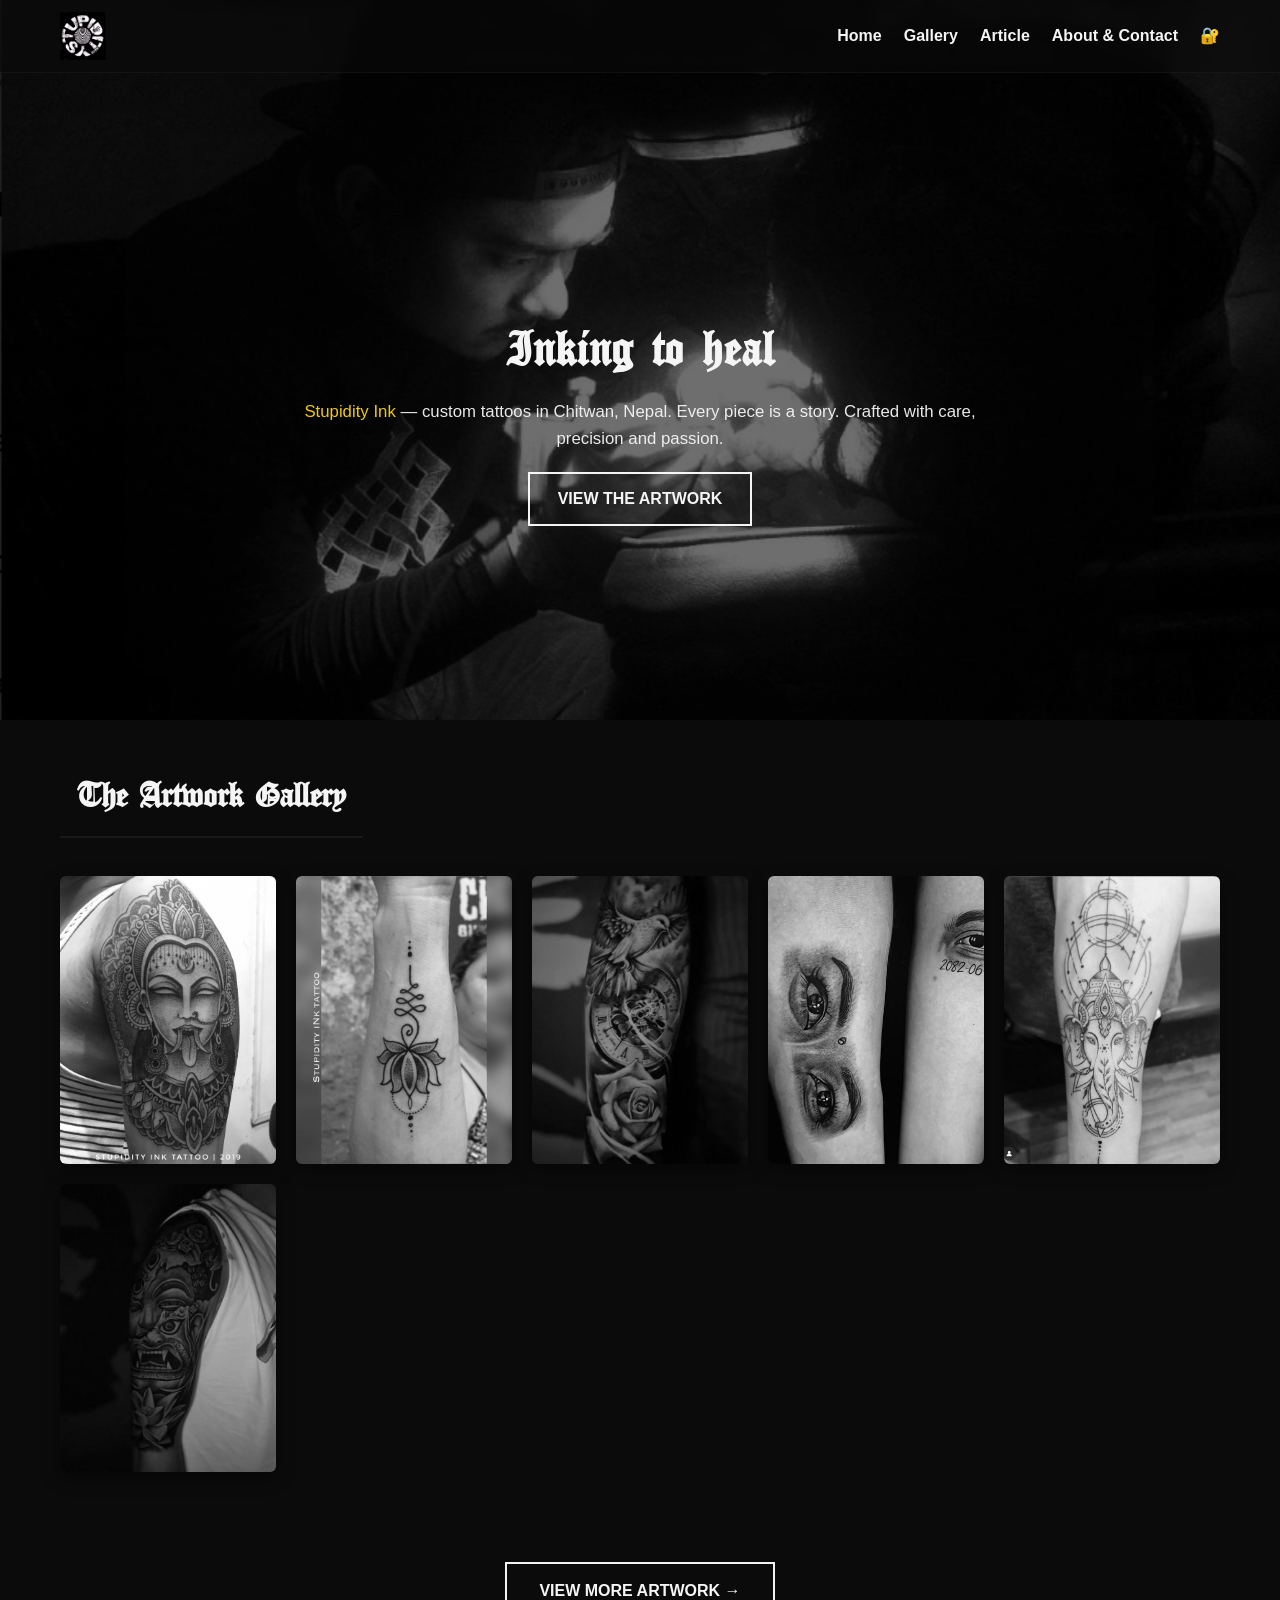
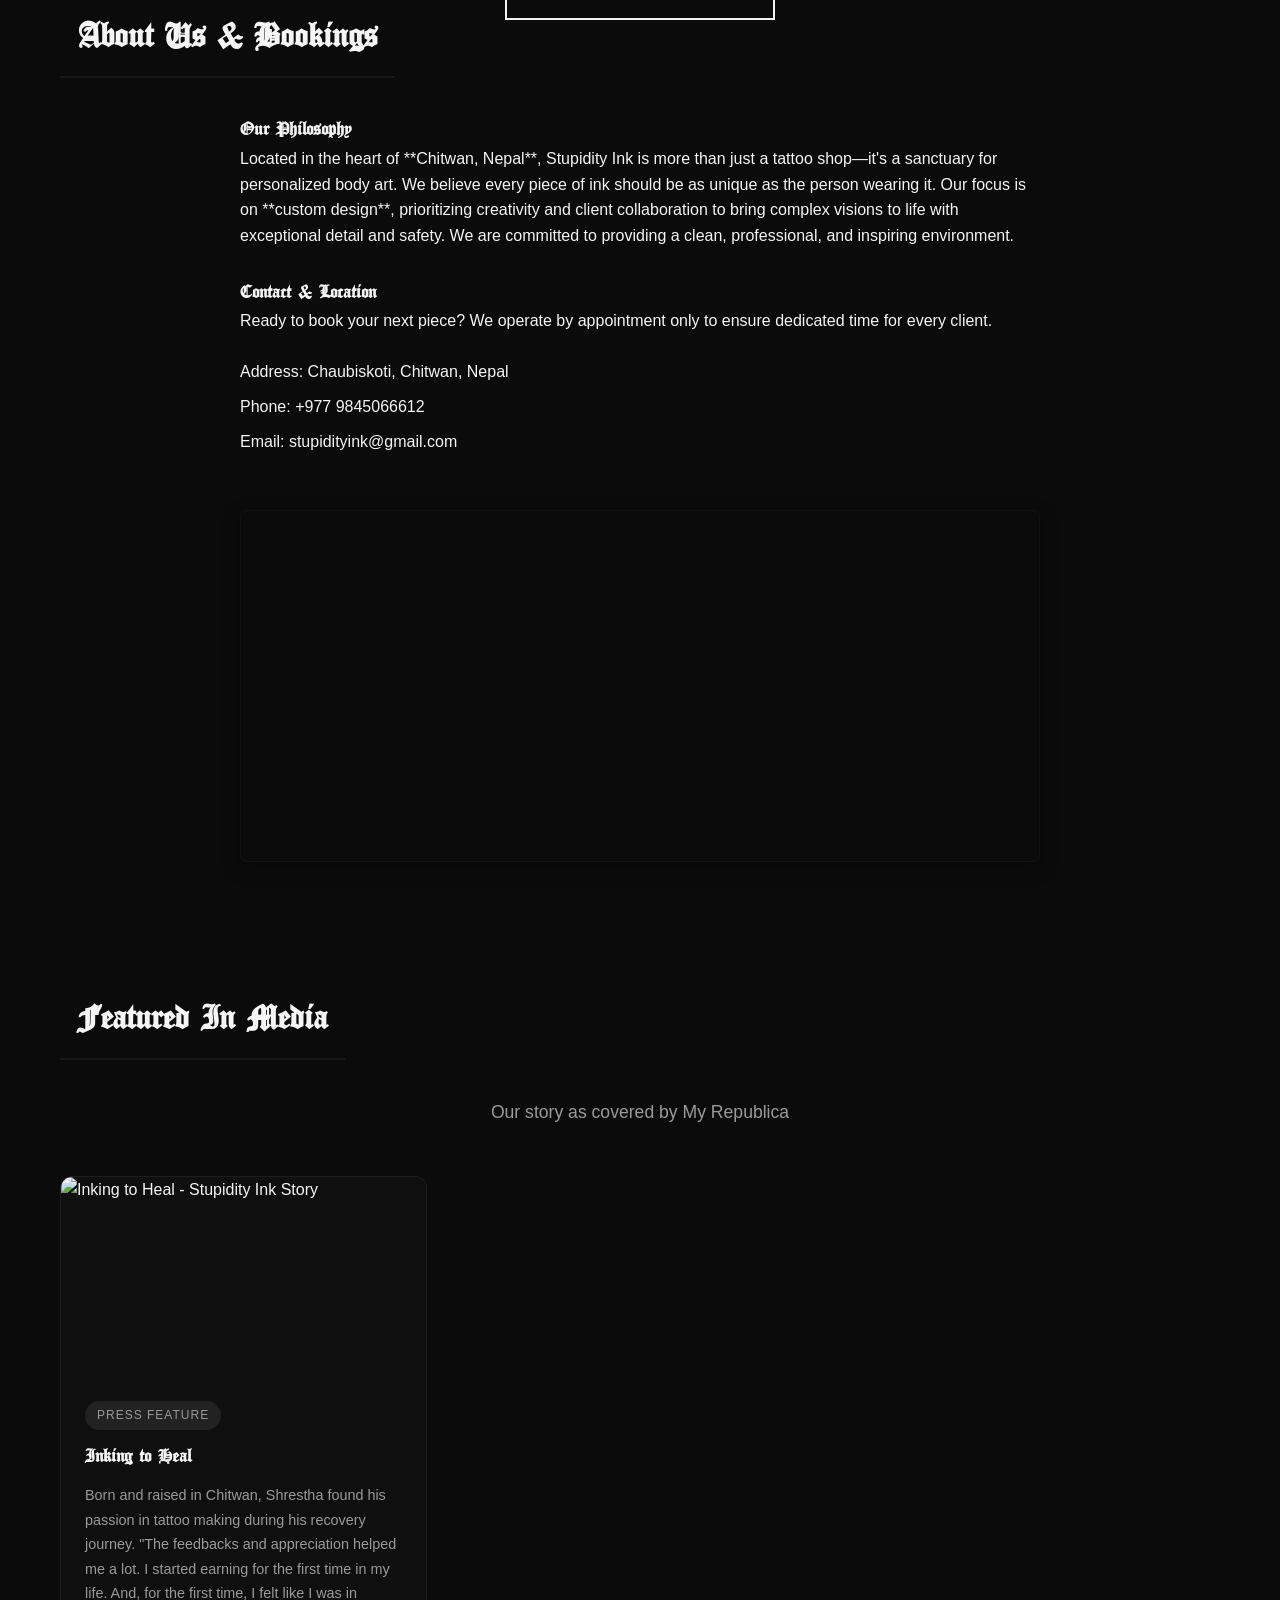
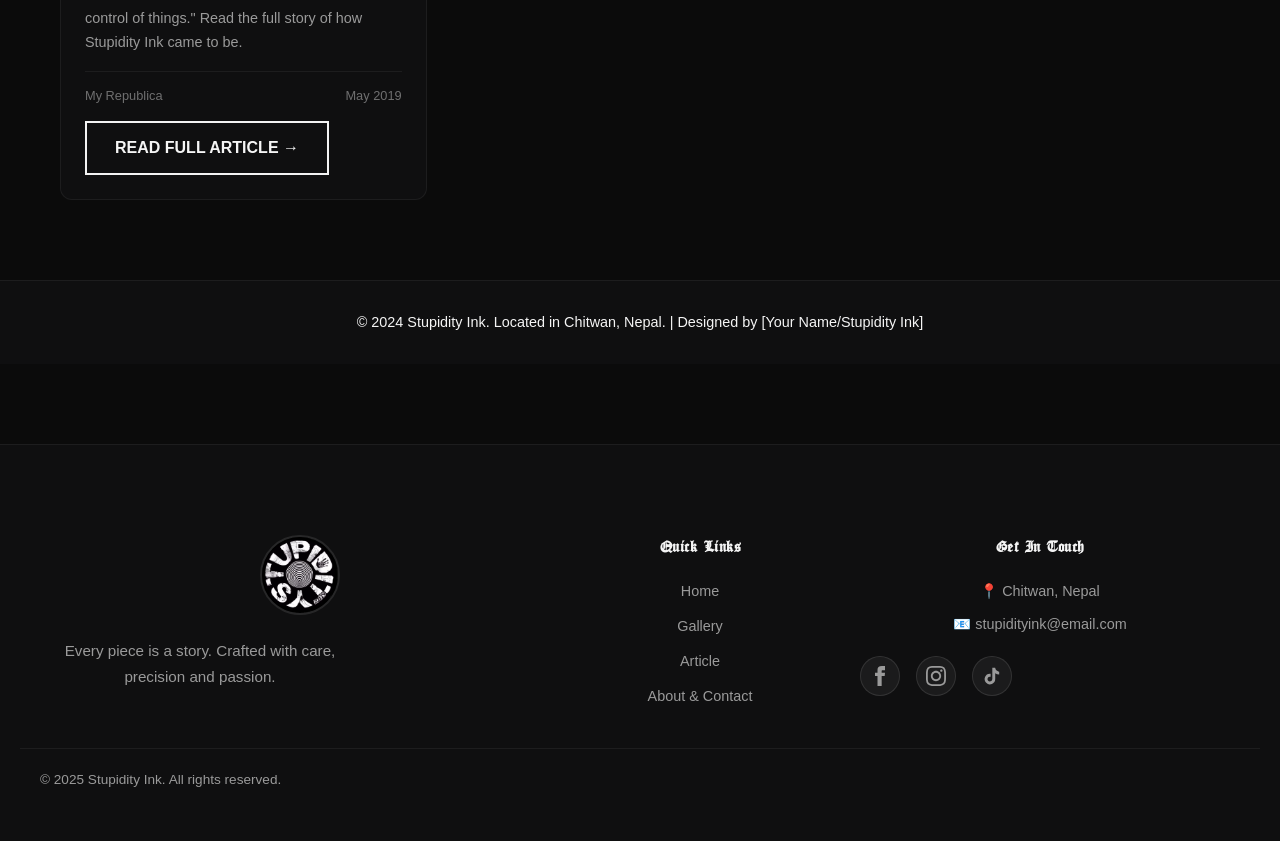
==== index.html @ 4dd2013c "artile updated" ====
<!DOCTYPE html>
<html lang="en">
<head>
    <meta charset="UTF-8">
    <meta name="viewport" content="width=device-width, initial-scale=1.0">
    <title>Stupidity Ink | Custom Tattoo Shop & Gallery in Chitwan, Nepal</title>
    <meta name="description" content="Stupidity Ink is Chitwan, Nepal's premier custom tattoo studio. View our portfolio, learn about our artists, and book your unique tattoo art today.">
    <link rel="stylesheet" href="styles.css">

    <style>
        html {
            scroll-behavior: smooth;
        }
        .section-padding {
            padding-top: 120px; /* Adjust based on header height */
            margin-top: -80px;
        }
        /* Pagination Styles */
        .pagination {
            display: flex;
            justify-content: center;
            align-items: center;
            gap: 10px;
            margin-top: 30px;
            flex-wrap: wrap;
        }
        .pagination button {
            padding: 10px 18px;
            background: transparent;
            border: 1px solid rgba(255,255,255,0.3);
            color: var(--text);
            border-radius: 6px;
            cursor: pointer;
            transition: all 0.2s ease;
            font-size: 0.95rem;
        }
        .pagination button:hover:not(:disabled) {
            background: rgba(255,255,255,0.1);
            border-color: rgba(255,255,255,0.5);
        }
        .pagination button:disabled {
            opacity: 0.4;
            cursor: not-allowed;
        }
        .pagination button.active {
            background: var(--text);
            color: var(--page-bg);
            border-color: var(--text);
        }
        .pagination .page-info {
            color: var(--accent);
            font-size: 0.9rem;
        }
    </style>
</head>
<body>

    <header class="header">
        <div class="nav-container">
            <div class="logo"><img src="images/WhatsApp Image 2025-11-10 at 9.11.43 PM.jpeg" alt="Stupidity Ink Logo"></div>
            <nav>
                <ul class="nav-links">
                    <li><a href="#home">Home</a></li>
                    <li><a href="gallery.html">Gallery</a></li>
                    <li><a href="#article">Article</a></li>
                    <li><a href="#about">About & Contact</a></li>
                    <li><a href="login.html" title="Admin Login">🔐</a></li>
                </ul>
            </nav>
        </div>
    </header>

    <main class="main-content">
        
        <section id="home" class="hero section-padding">
            <div class="hero-background" aria-hidden="true"></div>
            <div class="hero-overlay"></div>
            <div class="container hero-content" role="region" aria-labelledby="hero-title">
                <h1 id="hero-title">Inking to heal</h1>
                <p class="hero-sub"><span style="color: gold;">Stupidity Ink</span> — custom tattoos in Chitwan, Nepal. Every piece is a story. Crafted with care, precision and passion.</p>
                <a href="#gallery" class="cta-button">View the Artwork</a>
            </div>
        </section>
        <section id="gallery" class="section-padding">
            <div class="container">
                <h2 class="section-title">The Artwork Gallery</h2>

                <div class="gallery-grid" id="gallery-grid">
                    <!-- Images will be loaded dynamically (limited preview) -->
                </div>

                <!-- View More Button -->
                <div class="section-cta">
                    <a href="gallery.html" class="cta-button">View More Artwork →</a>
                </div>

                <!-- Lightbox / Image viewer -->
                <div class="lightbox" id="lightbox" aria-hidden="true">
                    <div class="lightbox-content" role="dialog" aria-modal="true">
                        <button class="lightbox-close" id="lightbox-close" aria-label="Close">✕</button>
                        <button class="lightbox-prev" id="lightbox-prev" aria-label="Previous">◀</button>
                        <img id="lightbox-image" src="" alt="" />
                        <button class="lightbox-next" id="lightbox-next" aria-label="Next">▶</button>
                        <div class="lightbox-caption" id="lightbox-caption"></div>
                    </div>
                </div>
            </div>
        </section>

        <section id="about" class="section-padding" style="background-color: transparent; padding: 40px 0;">
            <div class="container">
                <h2 class="section-title" style="margin-top: 20px;">
                    About Us & Bookings
                </h2>

                <div class="about-content" style="max-width: 800px; margin: 0 auto; padding-bottom: 40px;">
                    
                    <h3>Our Philosophy</h3>
                    <p style="margin-bottom: 30px;">
                        Located in the heart of **Chitwan, Nepal**, Stupidity Ink is more than just a tattoo shop—it's a sanctuary for personalized body art. We believe every piece of ink should be as unique as the person wearing it. Our focus is on **custom design**, prioritizing creativity and client collaboration to bring complex visions to life with exceptional detail and safety. We are committed to providing a clean, professional, and inspiring environment.
                    </p>

                    <h3>Contact & Location</h3>
                    <p>
                        Ready to book your next piece? We operate by appointment only to ensure dedicated time for every client.
                    </p>
                    
                    <ul style="list-style: none; padding: 20px 0; line-height: 2.2;">
                        <li>Address: Chaubiskoti, Chitwan, Nepal</li>
                        <li>Phone: <a href="tel:+9779845066612">+977 9845066612</a></li>
                        <li>Email: <a href="mailto:[your.email@example.com]">stupidityink@gmail.com</a></li>
                    </ul>

                    <div class="map-wrapper" style="margin-top: 30px;">
                        <iframe class="responsive-map" src="https://www.google.com/maps/embed?pb=!1m18!1m12!1m3!1d3533.136487548428!2d84.42775767453485!3d27.682176126602883!2m3!1f0!2f0!3f0!3m2!1i1024!2i768!4f13.1!3m3!1m2!1s0x3994fb2e5397fe59%3A0x2d1efe66f4baa3e4!2sStupidity%20iNk%20Tattoo!5e0!3m2!1sen!2snp!4v1762829230196!5m2!1sen!2snp" allowfullscreen="" loading="lazy" referrerpolicy="no-referrer-when-downgrade" title="Stupidity Ink location on Google Maps"></iframe>
                    </div>
                </div>
            </div>
        </section>

        <!-- Featured Article Section -->
        <section id="article" class="section-padding">
            <div class="container">
                <h2 class="section-title">Featured In Media</h2>
                <p class="blog-intro">Our story as covered by My Republica</p>
                
                <div class="blog-grid blog-preview" style="justify-content: center;">
                    <!-- Featured Article -->
                    <article class="blog-card" style="max-width: 600px;">
                        <div class="blog-card-image">
                            <img src="https://republicaimg.nagariknewscdn.com/shared/web/uploads/media/tatoo.jpg" alt="Inking to Heal - Stupidity Ink Story">
                        </div>
                        <div class="blog-card-content">
                            <span class="blog-category">Press Feature</span>
                            <h3>Inking to Heal</h3>
                            <p>Born and raised in Chitwan, Shrestha found his passion in tattoo making during his recovery journey. "The feedbacks and appreciation helped me a lot. I started earning for the first time in my life. And, for the first time, I felt like I was in control of things." Read the full story of how Stupidity Ink came to be.</p>
                            <div class="blog-meta">
                                <span>My Republica</span>
                                <span>May 2019</span>
                            </div>
                            <a href="https://myrepublica.nagariknetwork.com/news/inking-to-heal/" target="_blank" rel="noopener noreferrer" class="cta-button" style="margin-top: 15px; display: inline-block;">Read Full Article →</a>
                        </div>
                    </article>
                </div>
            </div>
        </section>
        
    </main>

    <footer class="footer">
        <p>&copy; 2024 Stupidity Ink. Located in Chitwan, Nepal. | Designed by [Your Name/Stupidity Ink]</p>
    </footer>

</body>
    <script>
        // Gallery Configuration - Preview Mode (6 images max)
        const PREVIEW_LIMIT = 6;
        let allImages = [];
        let siteConfig = null;

        // Load images from JSON config
        async function loadImageConfig() {
            try {
                const response = await fetch('images.json');
                siteConfig = await response.json();
                return siteConfig;
            } catch (error) {
                console.error('Could not load images.json:', error);
                return null;
            }
        }

        // Load images (from JSON + uploaded from database)
        async function loadAllImages() {
            // First load from JSON config
            const config = await loadImageConfig();
            
            if (config && config.gallery) {
                allImages = config.gallery.map(img => ({
                    src: img.src,
                    alt: img.alt,
                    category: img.category
                }));
            }

            // Then add uploaded images from database
            try {
                const response = await fetch('server/images.php');
                const data = await response.json();
                
                if (data.success && data.images && data.images.length > 0) {
                    data.images.forEach(image => {
                        allImages.push({
                            src: image.filepath,
                            alt: image.alt || 'Tattoo artwork by Stupidity Ink',
                            id: image.id
                        });
                    });
                }
            } catch (error) {
                console.log('Could not load uploaded images:', error);
            }

            renderGalleryPreview();
        }

        // Render gallery preview (limited images)
        function renderGalleryPreview() {
            const galleryGrid = document.getElementById('gallery-grid');
            const previewImages = allImages.slice(0, PREVIEW_LIMIT);

            galleryGrid.innerHTML = previewImages.map((img, index) => `
                <div class="gallery-item">
                    <a href="#" class="gallery-link" data-index="${index}">
                        <img loading="lazy" 
                             src="${img.src}" 
                             data-full="${img.src}" 
                             alt="${img.alt}">
                    </a>
                </div>
            `).join('');

            initLightbox();
        }

        // Lightbox functionality
        function initLightbox() {
            const lightbox = document.getElementById('lightbox');
            const lbImage = document.getElementById('lightbox-image');
            const lbCaption = document.getElementById('lightbox-caption');
            const closeBtn = document.getElementById('lightbox-close');
            const prevBtn = document.getElementById('lightbox-prev');
            const nextBtn = document.getElementById('lightbox-next');
            let current = 0;
            let lastFocused = null;
            const previewImages = allImages.slice(0, PREVIEW_LIMIT);

            function open(index){
                current = index;
                const img = new Image();
                lightbox.classList.add('open');
                lightbox.setAttribute('aria-hidden', 'false');
                document.querySelector('main').setAttribute('aria-hidden', 'true');
                lastFocused = document.activeElement;
                document.body.style.overflow = 'hidden';
                lbImage.style.opacity = 0.01;
                lbCaption.textContent = 'Loading...';
                img.onload = function(){
                    lbImage.src = previewImages[current].src;
                    lbImage.alt = previewImages[current].alt || '';
                    lbCaption.textContent = '';
                    lbCaption.style.display = 'none';
                    lbImage.style.opacity = 1;
                    closeBtn.focus();
                };
                img.onerror = function(){
                    lbCaption.textContent = 'Failed to load image.';
                    lbCaption.style.display = 'block';
                    lbImage.style.opacity = 1;
                };
                img.src = previewImages[current].src;
            }

            function close(){
                lightbox.classList.remove('open');
                lightbox.setAttribute('aria-hidden', 'true');
                document.querySelector('main').setAttribute('aria-hidden', 'false');
                document.body.style.overflow = '';
                if(lastFocused && typeof lastFocused.focus === 'function') lastFocused.focus();
            }

            function showNext(delta){
                current = (current + delta + previewImages.length) % previewImages.length;
                open(current);
            }

            document.querySelectorAll('.gallery-link').forEach(link => {
                const newLink = link.cloneNode(true);
                link.parentNode.replaceChild(newLink, link);
            });

            document.querySelectorAll('.gallery-link').forEach(link => {
                link.addEventListener('click', function(e){
                    e.preventDefault();
                    const idx = Number(this.dataset.index);
                    open(idx);
                });
            });

            closeBtn.onclick = close;
            prevBtn.onclick = function(){ showNext(-1); };
            nextBtn.onclick = function(){ showNext(1); };
            lightbox.onclick = function(e){ if(e.target === lightbox) close(); };

            // Swipe support
            let startX = 0, startY = 0, isMoving = false;
            lightbox.ontouchstart = function(e){
                if(!lightbox.classList.contains('open')) return;
                const t = e.touches[0];
                startX = t.clientX; startY = t.clientY; isMoving = true;
            };
            lightbox.ontouchmove = function(e){
                if(!isMoving) return;
                const t = e.touches[0];
                const dx = t.clientX - startX;
                const dy = t.clientY - startY;
                if(Math.abs(dx) > Math.abs(dy)) e.preventDefault();
            };
            lightbox.ontouchend = function(e){
                if(!isMoving) return; isMoving = false;
                const t = e.changedTouches[0];
                const dx = t.clientX - startX;
                const absDx = Math.abs(dx);
                const absDy = Math.abs(t.clientY - startY);
                if(absDx > 40 && absDx > absDy) {
                    if(dx < 0) showNext(1); else showNext(-1);
                }
            };

            // Keyboard navigation
            if (!window.lightboxKeyboardSet) {
                window.lightboxKeyboardSet = true;
                document.addEventListener('keydown', function(e){
                    if(lightbox.classList.contains('open')){
                        if(e.key === 'Escape') close();
                        if(e.key === 'ArrowRight') showNext(1);
                        if(e.key === 'ArrowLeft') showNext(-1);
                    }
                });
            }
        }

        // Initialize on page load
        document.addEventListener('DOMContentLoaded', function() {
            loadAllImages();
        });
    </script>

    <footer class="footer">
        <div class="footer-content">
            <div class="footer-brand">
                <div class="footer-logo">
                    <img src="images/WhatsApp Image 2025-11-10 at 9.11.43 PM.jpeg" alt="Stupidity Ink Logo">
                </div>
                <p class="footer-tagline">Every piece is a story. Crafted with care, precision and passion.</p>
            </div>
            
            <div class="footer-links">
                <h4>Quick Links</h4>
                <ul>
                    <li><a href="#home">Home</a></li>
                    <li><a href="gallery.html">Gallery</a></li>
                    <li><a href="#article">Article</a></li>
                    <li><a href="#about">About & Contact</a></li>
                </ul>
            </div>
            
            <div class="footer-contact">
                <h4>Get In Touch</h4>
                <p>📍 Chitwan, Nepal</p>
                <p>📧 stupidityink@email.com</p>
                <div class="footer-social">
                    <a href="https://www.facebook.com/stupidity.iNk" aria-label="Facebook" title="Facebook">
                        <svg xmlns="http://www.w3.org/2000/svg" width="20" height="20" viewBox="0 0 24 24" fill="currentColor"><path d="M9 8h-3v4h3v12h5v-12h3.642l.358-4h-4v-1.667c0-.955.192-1.333 1.115-1.333h2.885v-5h-3.808c-3.596 0-5.192 1.583-5.192 4.615v3.385z"/></svg>
                    </a>
                    <a href="www.instagram.com/stupidity.ink/" aria-label="Instagram" title="Instagram">
                        <svg xmlns="http://www.w3.org/2000/svg" width="20" height="20" viewBox="0 0 24 24" fill="currentColor"><path d="M12 2.163c3.204 0 3.584.012 4.85.07 3.252.148 4.771 1.691 4.919 4.919.058 1.265.069 1.645.069 4.849 0 3.205-.012 3.584-.069 4.849-.149 3.225-1.664 4.771-4.919 4.919-1.266.058-1.644.07-4.85.07-3.204 0-3.584-.012-4.849-.07-3.26-.149-4.771-1.699-4.919-4.92-.058-1.265-.07-1.644-.07-4.849 0-3.204.013-3.583.07-4.849.149-3.227 1.664-4.771 4.919-4.919 1.266-.057 1.645-.069 4.849-.069zm0-2.163c-3.259 0-3.667.014-4.947.072-4.358.2-6.78 2.618-6.98 6.98-.059 1.281-.073 1.689-.073 4.948 0 3.259.014 3.668.072 4.948.2 4.358 2.618 6.78 6.98 6.98 1.281.058 1.689.072 4.948.072 3.259 0 3.668-.014 4.948-.072 4.354-.2 6.782-2.618 6.979-6.98.059-1.28.073-1.689.073-4.948 0-3.259-.014-3.667-.072-4.947-.196-4.354-2.617-6.78-6.979-6.98-1.281-.059-1.69-.073-4.949-.073zm0 5.838c-3.403 0-6.162 2.759-6.162 6.162s2.759 6.163 6.162 6.163 6.162-2.759 6.162-6.163c0-3.403-2.759-6.162-6.162-6.162zm0 10.162c-2.209 0-4-1.79-4-4 0-2.209 1.791-4 4-4s4 1.791 4 4c0 2.21-1.791 4-4 4zm6.406-11.845c-.796 0-1.441.645-1.441 1.44s.645 1.44 1.441 1.44c.795 0 1.439-.645 1.439-1.44s-.644-1.44-1.439-1.44z"/></svg>
                    </a>
                    <a href="https://www.tiktok.com/@stupidity.ink.tattoo?_r=1&_t=ZS-941vNAxvJ3d" aria-label="TikTok" title="TikTok">
                        <svg xmlns="http://www.w3.org/2000/svg" width="20" height="20" viewBox="0 0 24 24" fill="currentColor"><path d="M19.59 6.69a4.83 4.83 0 0 1-3.77-4.25V2h-3.45v13.67a2.89 2.89 0 0 1-5.2 1.74 2.89 2.89 0 0 1 2.31-4.64 2.93 2.93 0 0 1 .88.13V9.4a6.84 6.84 0 0 0-1-.05A6.33 6.33 0 0 0 5 20.1a6.34 6.34 0 0 0 10.86-4.43v-7a8.16 8.16 0 0 0 4.77 1.52v-3.4a4.85 4.85 0 0 1-1-.1z"/></svg>
                    </a>
                </div>
            </div>
        </div>
        
        <div class="footer-bottom">
            <div class="footer-bottom-inner">
                <p>&copy; 2025 Stupidity Ink. All rights reserved.</p>
            </div>
        </div>
    </footer>

</html>
---- styles.css ----
/*
 * File: styles.css
 * Description: Global styles for Stupidity Ink website.
 * Theme: Dark, minimal, smooth animations.
 */

/* Custom Font */
@font-face {
    font-family: 'Canterbury';
    src: url('fonts/Canterbury.woff2') format('woff2');
    font-weight: normal;
    font-style: normal;
    font-display: swap;
}

:root {
    --text: #f5f5f5;
    --page-bg: #0b0b0b;
    --surface: #0f0f10;
    --accent: #9a9a9a;
    --muted: rgba(255,255,255,0.06);
    --font-family: 'Arial', sans-serif;
    --font-heading: 'Canterbury', cursive;
}

/* Reset */
* { box-sizing: border-box; margin: 0; padding: 0; }
html, body { height: 100%; }

body {
    font-family: var(--font-family);
    color: var(--text);
    background: var(--page-bg);
    line-height: 1.6;
    padding-top: 80px; /* space for fixed header */
    -webkit-font-smoothing: antialiased;
    -moz-osx-font-smoothing: grayscale;
    transition: background-color 300ms ease, color 300ms ease;
}

/* Headings */
h1, h2, h3, h4, h5, h6 {
    font-family: var(--font-heading);
}

a { color: var(--text); text-decoration: none; }
a:hover { color: var(--accent); }

/* Header */
.header {
    position: fixed;
    top: 0; left: 0; width: 100%;
    z-index: 1000;
    background: rgba(11,11,11,0.55);
    border-bottom: 1px solid rgba(255,255,255,0.04);
    backdrop-filter: blur(6px);
    transition: background 300ms ease, transform 200ms ease;
}

.nav-container {
    max-width: 1200px;
    margin: 0 auto;
    padding: 12px 20px;
    display: flex;
    align-items: center;
    justify-content: space-between;
}

.logo { display: flex; align-items: center; gap: 12px; }
.logo img {
    height: 48px; /* fixed logo height for consistency */
    width: auto;
    display: block;
    object-fit: contain;
    transition: transform 250ms ease, opacity 250ms ease, filter 250ms ease;
}
.logo img:hover { transform: scale(1.05); }

.nav-links { list-style: none; display: flex; gap: 22px; align-items: center; }
.nav-links a {
    font-weight: 600; padding: 8px 0; position: relative; color: var(--text);
    transition: color 200ms ease, transform 150ms ease;
}
.nav-links a:after {
    content: '';
    position: absolute; left: 0; bottom: -6px;
    width: 0; height: 2px; background: var(--text);
    transition: width 260ms ease;
}
.nav-links a:hover { color: var(--accent); transform: translateY(-2px); }
.nav-links a:hover:after { width: 100%; }

/* Page container */
.container { max-width: 1200px; margin: 0 auto; padding: 0 20px; }

.section-title {
    font-size: 2.2rem; text-align: center; margin-bottom: 38px;
    border-bottom: 2px solid var(--muted); display: inline-block; padding: 10px 18px;
}

/* Hero */
.hero { position: relative; min-height: 80vh; display: flex; align-items: center; justify-content: center; overflow: hidden; }
.hero-background { position: absolute; inset: 0; background-image: url("images/Screenshot 2025-11-10 204332.png"); background-size: cover; background-position: center; filter: brightness(0.9) saturate(0.9); z-index: 0; }
.hero-overlay { position: absolute; inset: 0; background: linear-gradient(rgba(0,0,0,0.52), rgba(0,0,0,0.52)); box-shadow: inset 0 80px 120px rgba(0,0,0,0.25); z-index: 1; }

.hero-content { position: relative; z-index: 2; text-align: center; color: var(--text); padding: 80px 20px; opacity: 0; transform: translateY(10px); animation: fadeUp 800ms cubic-bezier(.2,.9,.3,1) 200ms forwards; }
.hero-content h1 { font-size: 3rem; letter-spacing: 1px; margin-bottom: 0.5rem; }
.hero-sub { font-size: 1.05rem; max-width: 720px; margin: 0 auto 1.25rem auto; opacity: 0.95; }

.cta-button { display: inline-block; background: transparent; color: var(--text); border: 2px solid rgba(255,255,255,0.95); padding: 12px 28px; font-weight: 700; text-transform: uppercase; transition: background-color 0.25s ease, color 0.25s ease, transform 0.15s ease, box-shadow 200ms ease; }
.cta-button:hover { background-color: rgba(255,255,255,0.95); color: #0b0b0b; transform: translateY(-2px); box-shadow: 0 8px 30px rgba(0,0,0,0.6); }

@keyframes fadeUp { to { opacity: 1; transform: translateY(0); } }

/* Gallery */
.gallery-grid { display: grid; grid-template-columns: repeat(auto-fit, minmax(200px, 1fr)); gap: 20px; padding-bottom: 50px; }
.gallery-item {
    position: relative;
    overflow: hidden;
    background-color: var(--surface);
    box-shadow: 0 6px 18px rgba(0,0,0,0.45);
    line-height: 0;
    border-radius: 6px;
}
/* Portrait fallback: use padding-top to enforce 3:4 tile (133.33% height) */
.gallery-item::before {
    content: "";
    display: block;
    padding-top: 133.3333%; /* portrait 3:4 (height = 4/3 * width) */
}
.gallery-item a { position: absolute; inset: 0; display: block; }
.gallery-item img {
    width: 100%;
    height: 100%;
    display: block;
    object-fit: cover; /* crops to fit tile */
    filter: grayscale(100%);
    transition: filter 0.55s cubic-bezier(.2,.9,.3,1), transform 0.55s cubic-bezier(.2,.9,.3,1);
}
.gallery-item img:hover { filter: grayscale(0%); transform: scale(1.06); }

/* Lightbox / viewer */
.lightbox {
    position: fixed; inset: 0; display: none; align-items: center; justify-content: center; z-index: 2000;
    background: rgba(0,0,0,0.85);
}
.lightbox.open { display: flex; }
.lightbox-content {
    position: relative;
    max-width: 95vw;
    max-height: 98vh;
    padding: 18px;
    display: flex;
    align-items: center;
    justify-content: center;
    overflow: hidden;
}
.lightbox-content img { display: block; max-width: calc(95vw - 40px); max-height: calc(92vh - 40px); width: auto; height: auto; object-fit: contain; border-radius: 4px; transition: opacity 240ms ease; }
.lightbox-close, .lightbox-prev, .lightbox-next {
    position: absolute; top: 50%; transform: translateY(-50%); color: var(--text); background: rgba(0,0,0,0.4); border: none; padding: 10px 12px; cursor: pointer; border-radius: 4px; backdrop-filter: blur(4px);
}
.lightbox-close { top: 8px; right: 8px; transform: none; }
.lightbox-prev { left: 12px; }
.lightbox-next { right: 12px; }
.lightbox-caption { margin-top: 10px; text-align: center; color: var(--accent); font-size: 0.95rem; display: none; }

@media (max-width: 768px) {
    .lightbox-prev { left: 8px; }
    .lightbox-next { right: 8px; }
}

/* Blog Section */
.blog-intro {
    text-align: center;
    color: var(--accent);
    font-size: 1.1rem;
    margin-bottom: 50px;
    max-width: 600px;
    margin-left: auto;
    margin-right: auto;
}

.blog-grid {
    display: grid;
    grid-template-columns: repeat(3, 1fr);
    gap: 30px;
    max-width: 1200px;
    margin: 0 auto;
}

.blog-card {
    background: var(--surface);
    border-radius: 12px;
    overflow: hidden;
    border: 1px solid rgba(255,255,255,0.06);
    transition: transform 0.3s ease, box-shadow 0.3s ease;
}

.blog-card:hover {
    transform: translateY(-8px);
    box-shadow: 0 20px 40px rgba(0,0,0,0.4);
}

.blog-card-image {
    width: 100%;
    height: 200px;
    overflow: hidden;
}

.blog-card-image img {
    width: 100%;
    height: 100%;
    object-fit: cover;
    transition: transform 0.4s ease;
}

.blog-card:hover .blog-card-image img {
    transform: scale(1.08);
}

.blog-card-content {
    padding: 24px;
}

.blog-category {
    display: inline-block;
    background: rgba(255,255,255,0.08);
    color: var(--accent);
    font-size: 0.75rem;
    text-transform: uppercase;
    letter-spacing: 1px;
    padding: 5px 12px;
    border-radius: 20px;
    margin-bottom: 14px;
}

.blog-card-content h3 {
    font-size: 1.2rem;
    margin-bottom: 12px;
    line-height: 1.4;
    color: var(--text);
    transition: color 0.2s ease;
}

.blog-card:hover .blog-card-content h3 {
    color: #fff;
}

.blog-card-content p {
    color: var(--accent);
    font-size: 0.9rem;
    line-height: 1.7;
    margin-bottom: 16px;
}

.blog-meta {
    display: flex;
    justify-content: space-between;
    color: rgba(255,255,255,0.4);
    font-size: 0.8rem;
    padding-top: 14px;
    border-top: 1px solid rgba(255,255,255,0.06);
}

/* Section CTA Button */
.section-cta {
    display: flex;
    justify-content: center;
    margin-top: 40px;
}

.section-cta .cta-button {
    padding: 14px 32px;
    font-size: 1rem;
}

/* Blog Preview on Homepage */
.blog-preview {
    grid-template-columns: repeat(3, 1fr);
}

@media (max-width: 992px) {
    .blog-preview {
        grid-template-columns: repeat(2, 1fr);
    }
}

@media (max-width: 640px) {
    .blog-preview {
        grid-template-columns: 1fr;
    }
}

/* Blog Responsive */
@media (max-width: 992px) {
    .blog-grid {
        grid-template-columns: repeat(2, 1fr);
    }
}

@media (max-width: 640px) {
    .blog-grid {
        grid-template-columns: 1fr;
        gap: 24px;
    }
    
    .blog-card-image {
        height: 180px;
    }
    
    .blog-card-content {
        padding: 20px;
    }
    
    .blog-card-content h3 {
        font-size: 1.1rem;
    }
}

/* Footer */
.footer { background: transparent; color: var(--text); text-align: center; padding: 30px 20px; margin-top: 50px; font-size: 0.9em; border-top: 1px solid rgba(255,255,255,0.03); }

/* Responsive Google Map wrapper */
.map-wrapper { width: 100%; max-width: 100%; border-radius: 6px; overflow: hidden; box-shadow: 0 6px 18px rgba(0,0,0,0.35); border: 1px solid rgba(255,255,255,0.03); }
.map-wrapper .responsive-map { width: 100%; height: 350px; border: 0; display: block; }

@media (max-width: 600px) {
    .map-wrapper .responsive-map { height: 260px; }
}

/* Footer */
.footer {
    background: var(--surface);
    border-top: 1px solid rgba(255,255,255,0.06);
    margin-top: 80px;
}

.footer-content {
    display: grid;
    grid-template-columns: 2fr 1fr 1.5fr;
    gap: 40px;
    padding: 60px 20px 40px;
    max-width: 1200px;
    margin: 0 auto;
}

.footer-brand {
    display: flex;
    flex-direction: column;
    gap: 16px;
}

.footer-logo img {
    width: 80px;
    height: 80px;
    border-radius: 50%;
    object-fit: cover;
    border: 2px solid rgba(255,255,255,0.1);
}

.footer-tagline {
    color: var(--accent);
    font-size: 0.95rem;
    line-height: 1.7;
    max-width: 280px;
}

.footer-links h4,
.footer-contact h4 {
    font-size: 1rem;
    font-weight: 600;
    margin-bottom: 20px;
    color: var(--text);
    letter-spacing: 0.5px;
}

.footer-links ul {
    list-style: none;
    display: flex;
    flex-direction: column;
    gap: 12px;
}

.footer-links a {
    color: var(--accent);
    font-size: 0.9rem;
    transition: color 0.2s ease, transform 0.2s ease;
    display: inline-block;
}

.footer-links a:hover {
    color: var(--text);
    transform: translateX(4px);
}

.footer-contact p {
    color: var(--accent);
    font-size: 0.9rem;
    margin-bottom: 10px;
}

.footer-social {
    display: flex;
    gap: 16px;
    margin-top: 20px;
}

.footer-social a {
    display: flex;
    align-items: center;
    justify-content: center;
    width: 40px;
    height: 40px;
    border-radius: 50%;
    background: rgba(255,255,255,0.05);
    border: 1px solid rgba(255,255,255,0.1);
    color: var(--accent);
    transition: all 0.3s ease;
}

.footer-social a:hover {
    background: rgba(255,255,255,0.1);
    border-color: rgba(255,255,255,0.3);
    color: var(--text);
    transform: translateY(-3px);
}

.footer-bottom {
    border-top: 1px solid rgba(255,255,255,0.06);
    padding: 20px;
}

.footer-bottom-inner {
    display: flex;
    justify-content: space-between;
    align-items: center;
    max-width: 1200px;
    margin: 0 auto;
    flex-wrap: wrap;
    gap: 10px;
}

.footer-bottom p {
    color: var(--accent);
    font-size: 0.85rem;
}

.footer-made {
    opacity: 0.7;
}

/* Responsive */
@media (max-width: 768px) {
    body { padding-top: 60px; }
    .nav-container { flex-direction: column; padding: 10px 20px; }
    .logo { margin-bottom: 8px; }
    .nav-links { width: 100%; justify-content: space-around; padding-bottom: 5px; }
    .section-title { font-size: 1.6rem; margin-bottom: 22px; }
    .hero { min-height: 60vh; }
    .hero-content h1 { font-size: 2rem; }
    .hero-sub { font-size: 1rem; padding: 0 10px; }
    .gallery-grid { grid-template-columns: 1fr; }
    
    .footer-content {
        grid-template-columns: 1fr;
        gap: 30px;
        padding: 40px 20px 30px;
        text-align: center;
    }
    
    .footer-brand {
        align-items: center;
    }
    
    .footer-tagline {
        max-width: 100%;
    }
    
    .footer-links ul {
        align-items: center;
    }
    
    .footer-links a:hover {
        transform: none;
    }
    
    .footer-contact {
        display: flex;
        flex-direction: column;
        align-items: center;
    }
    
    .footer-social {
        justify-content: center;
    }
    
    .footer-bottom-inner {
        flex-direction: column;
        text-align: center;
    }
}
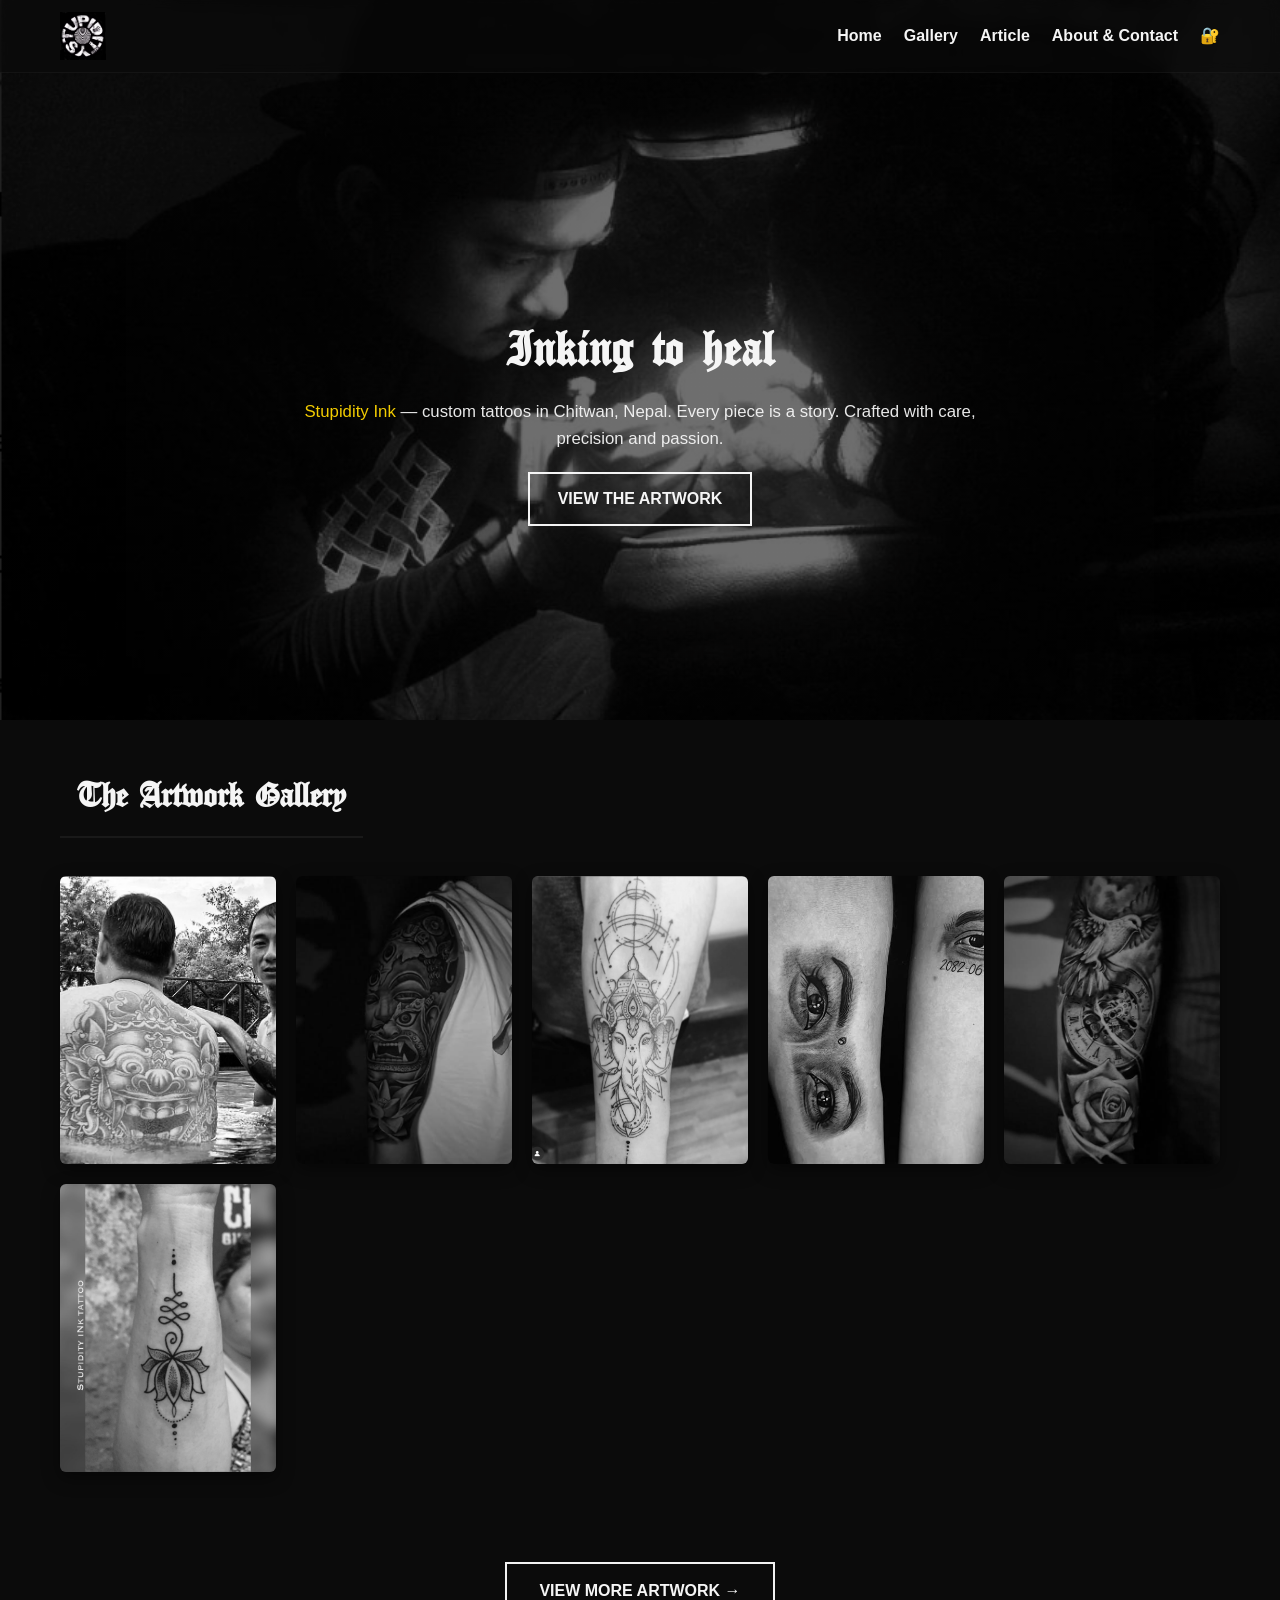
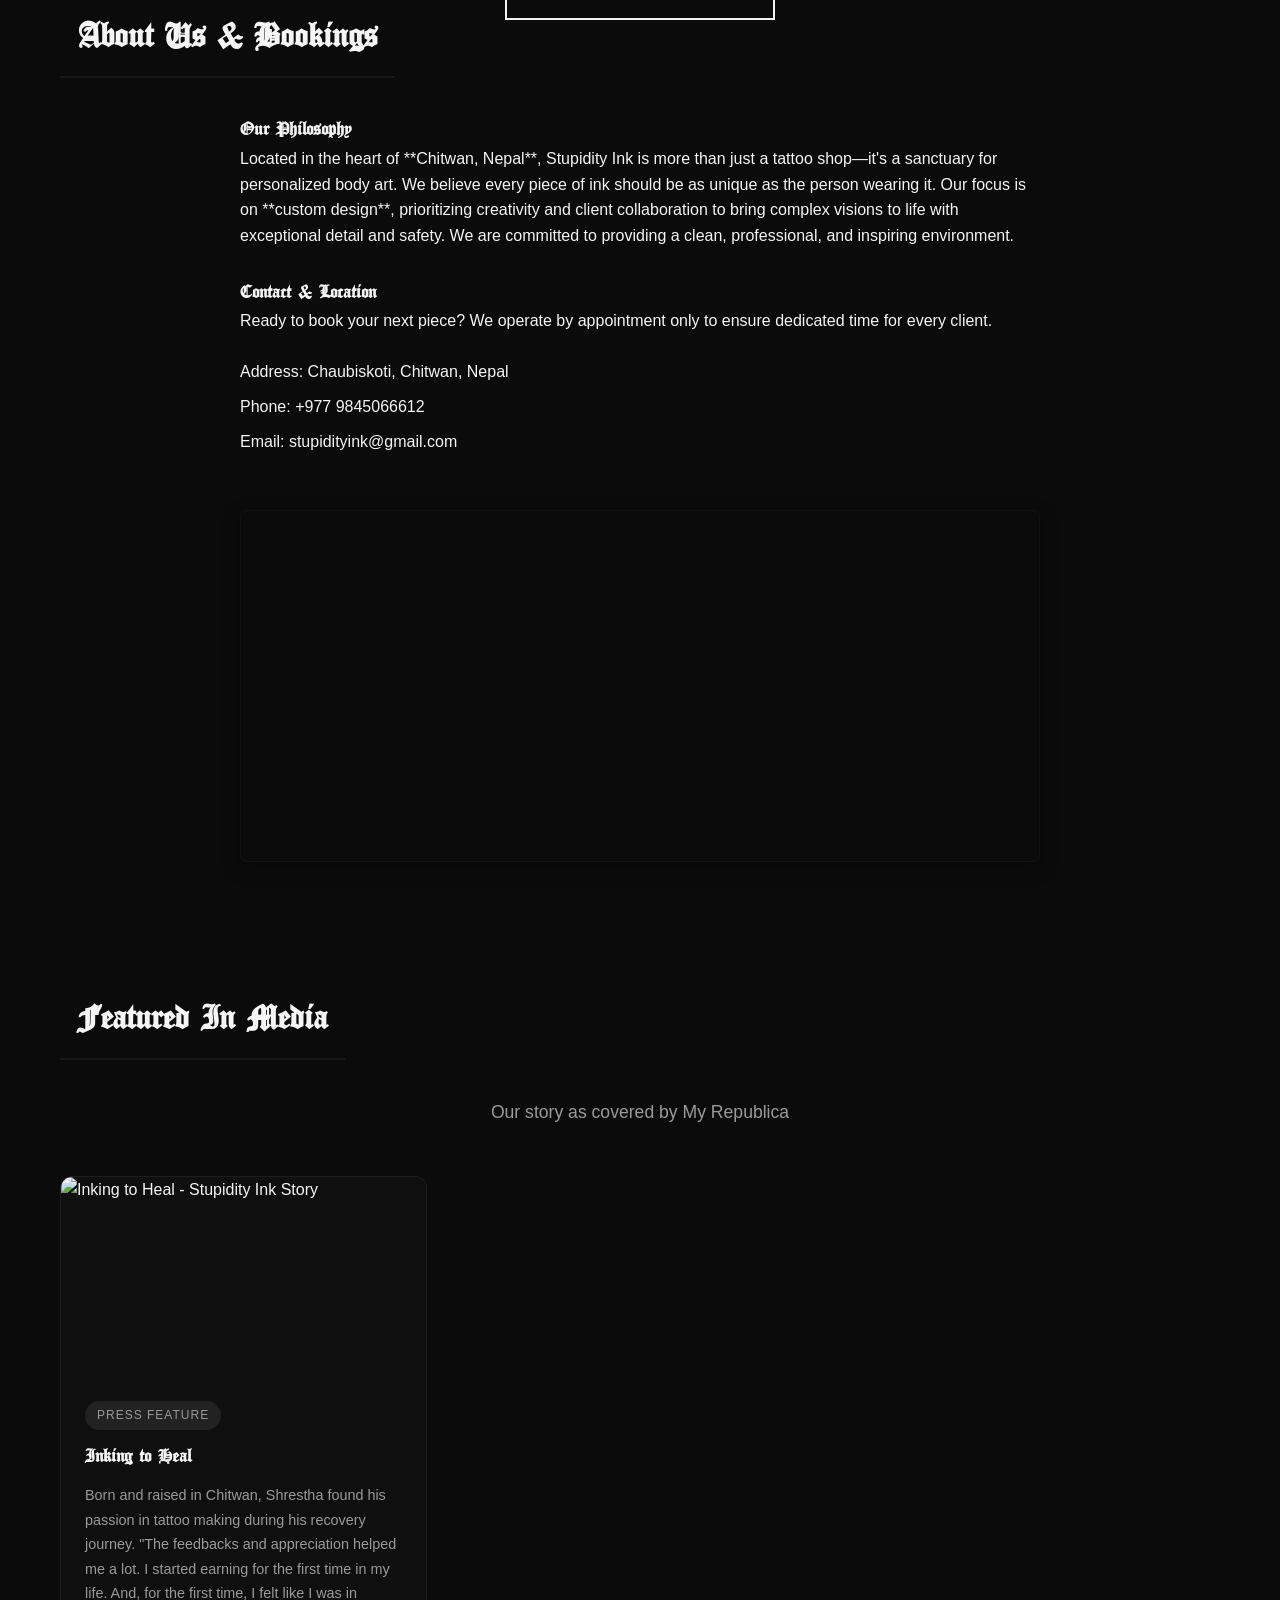
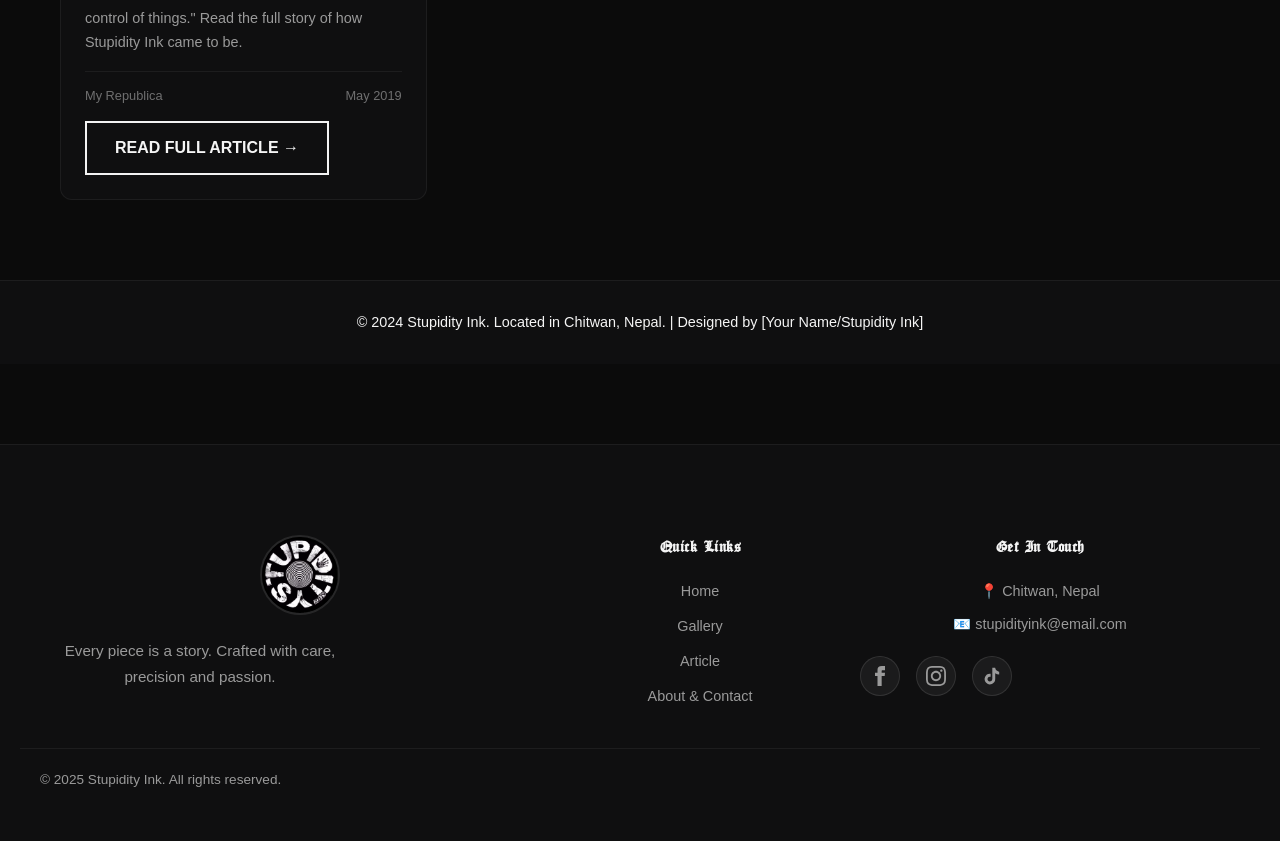
==== commit 8dbcd50f: "Show newest images first on homepage preview" ====
--- a/index.html
+++ b/index.html
@@ -192,7 +192,7 @@
 
         // Load images (from JSON + uploaded from database)
         async function loadAllImages() {
-            // First load from JSON config
+            // Load images from JSON config (managed via Decap CMS)
             const config = await loadImageConfig();
             
             if (config && config.gallery) {
@@ -203,31 +203,14 @@
                 }));
             }
 
-            // Then add uploaded images from database
-            try {
-                const response = await fetch('server/images.php');
-                const data = await response.json();
-                
-                if (data.success && data.images && data.images.length > 0) {
-                    data.images.forEach(image => {
-                        allImages.push({
-                            src: image.filepath,
-                            alt: image.alt || 'Tattoo artwork by Stupidity Ink',
-                            id: image.id
-                        });
-                    });
-                }
-            } catch (error) {
-                console.log('Could not load uploaded images:', error);
-            }
-
             renderGalleryPreview();
         }
 
-        // Render gallery preview (limited images)
+        // Render gallery preview (limited images - show newest first)
         function renderGalleryPreview() {
             const galleryGrid = document.getElementById('gallery-grid');
-            const previewImages = allImages.slice(0, PREVIEW_LIMIT);
+            // Reverse to show newest images first on homepage
+            const previewImages = [...allImages].reverse().slice(0, PREVIEW_LIMIT);
 
             galleryGrid.innerHTML = previewImages.map((img, index) => `
                 <div class="gallery-item">
@@ -253,7 +236,8 @@
             const nextBtn = document.getElementById('lightbox-next');
             let current = 0;
             let lastFocused = null;
-            const previewImages = allImages.slice(0, PREVIEW_LIMIT);
+            // Use same reversed order as the preview
+            const previewImages = [...allImages].reverse().slice(0, PREVIEW_LIMIT);
 
             function open(index){
                 current = index;
@@ -400,4 +384,17 @@
         </div>
     </footer>
 
+    <!-- Netlify Identity Widget -->
+    <script src="https://identity.netlify.com/v1/netlify-identity-widget.js"></script>
+    <script>
+        if (window.netlifyIdentity) {
+            window.netlifyIdentity.on("init", user => {
+                if (!user) {
+                    window.netlifyIdentity.on("login", () => {
+                        document.location.href = "/admin/";
+                    });
+                }
+            });
+        }
+    </script>
 </html>
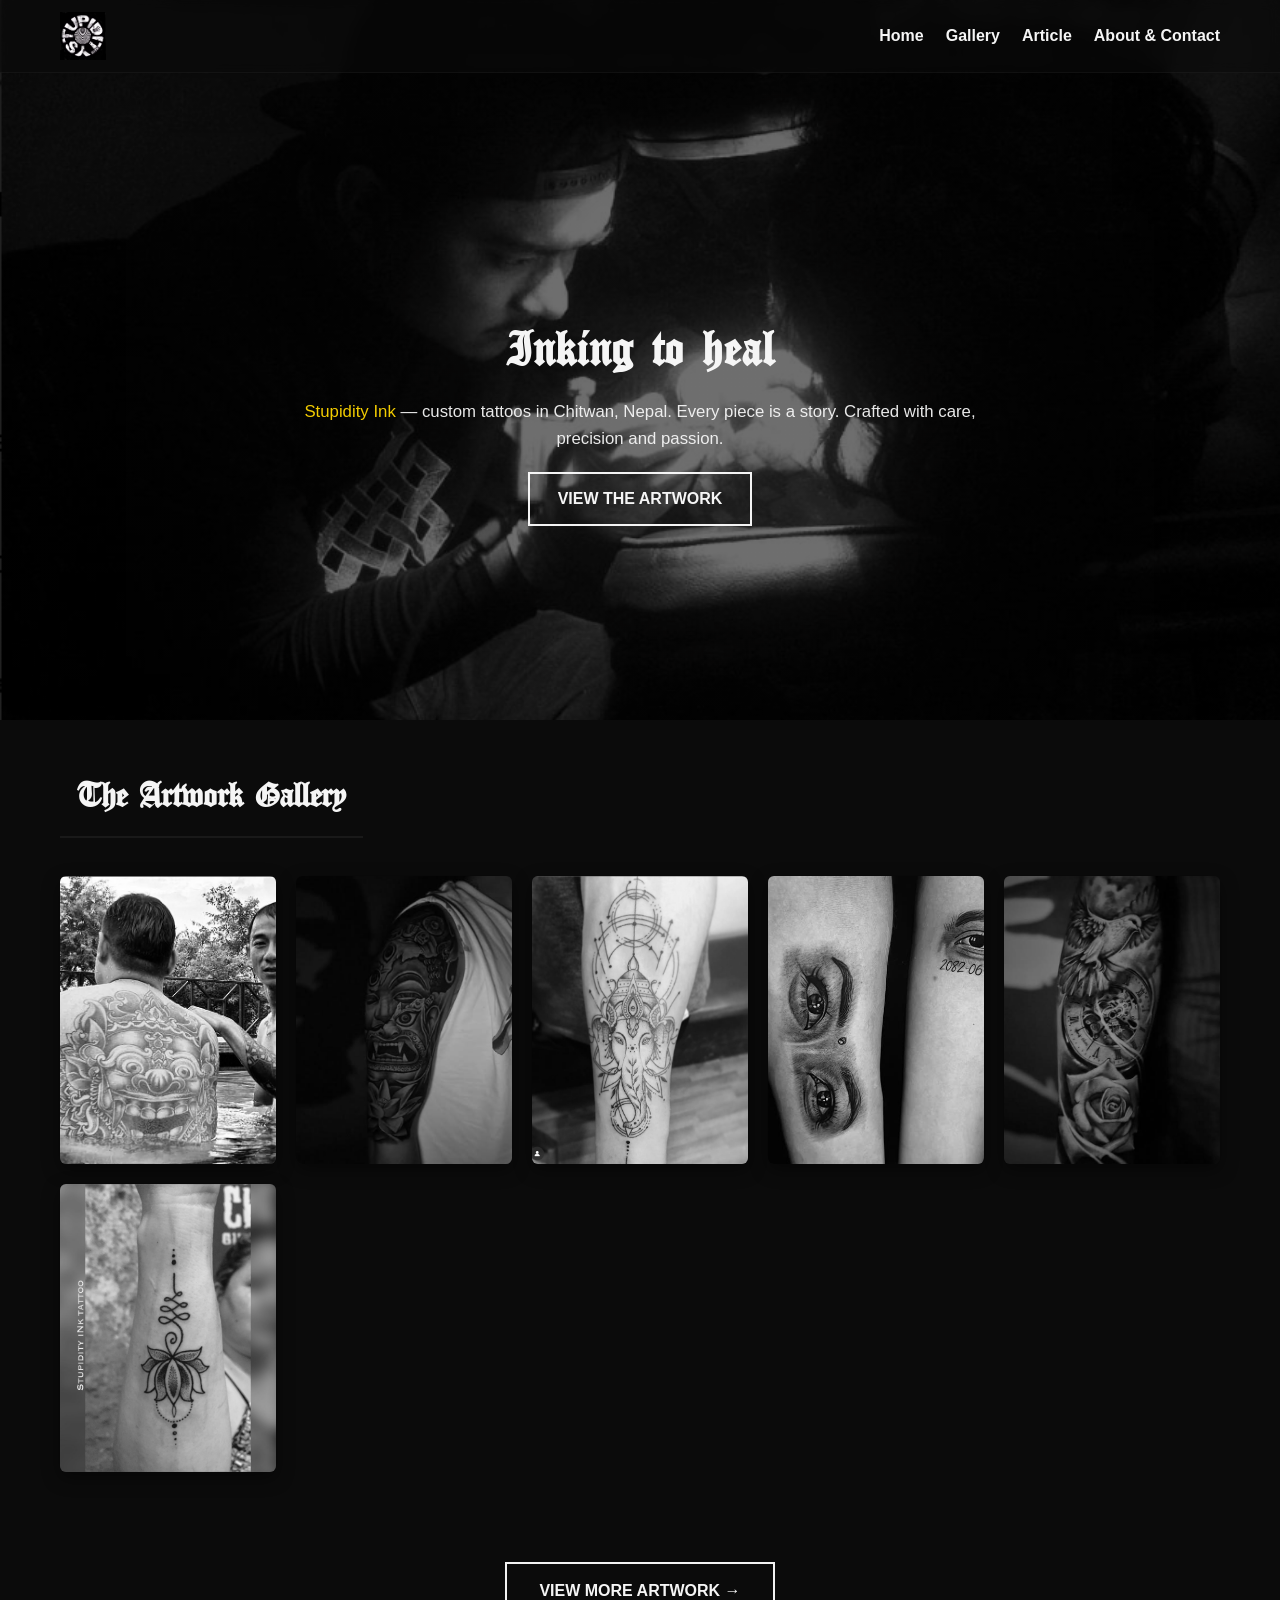
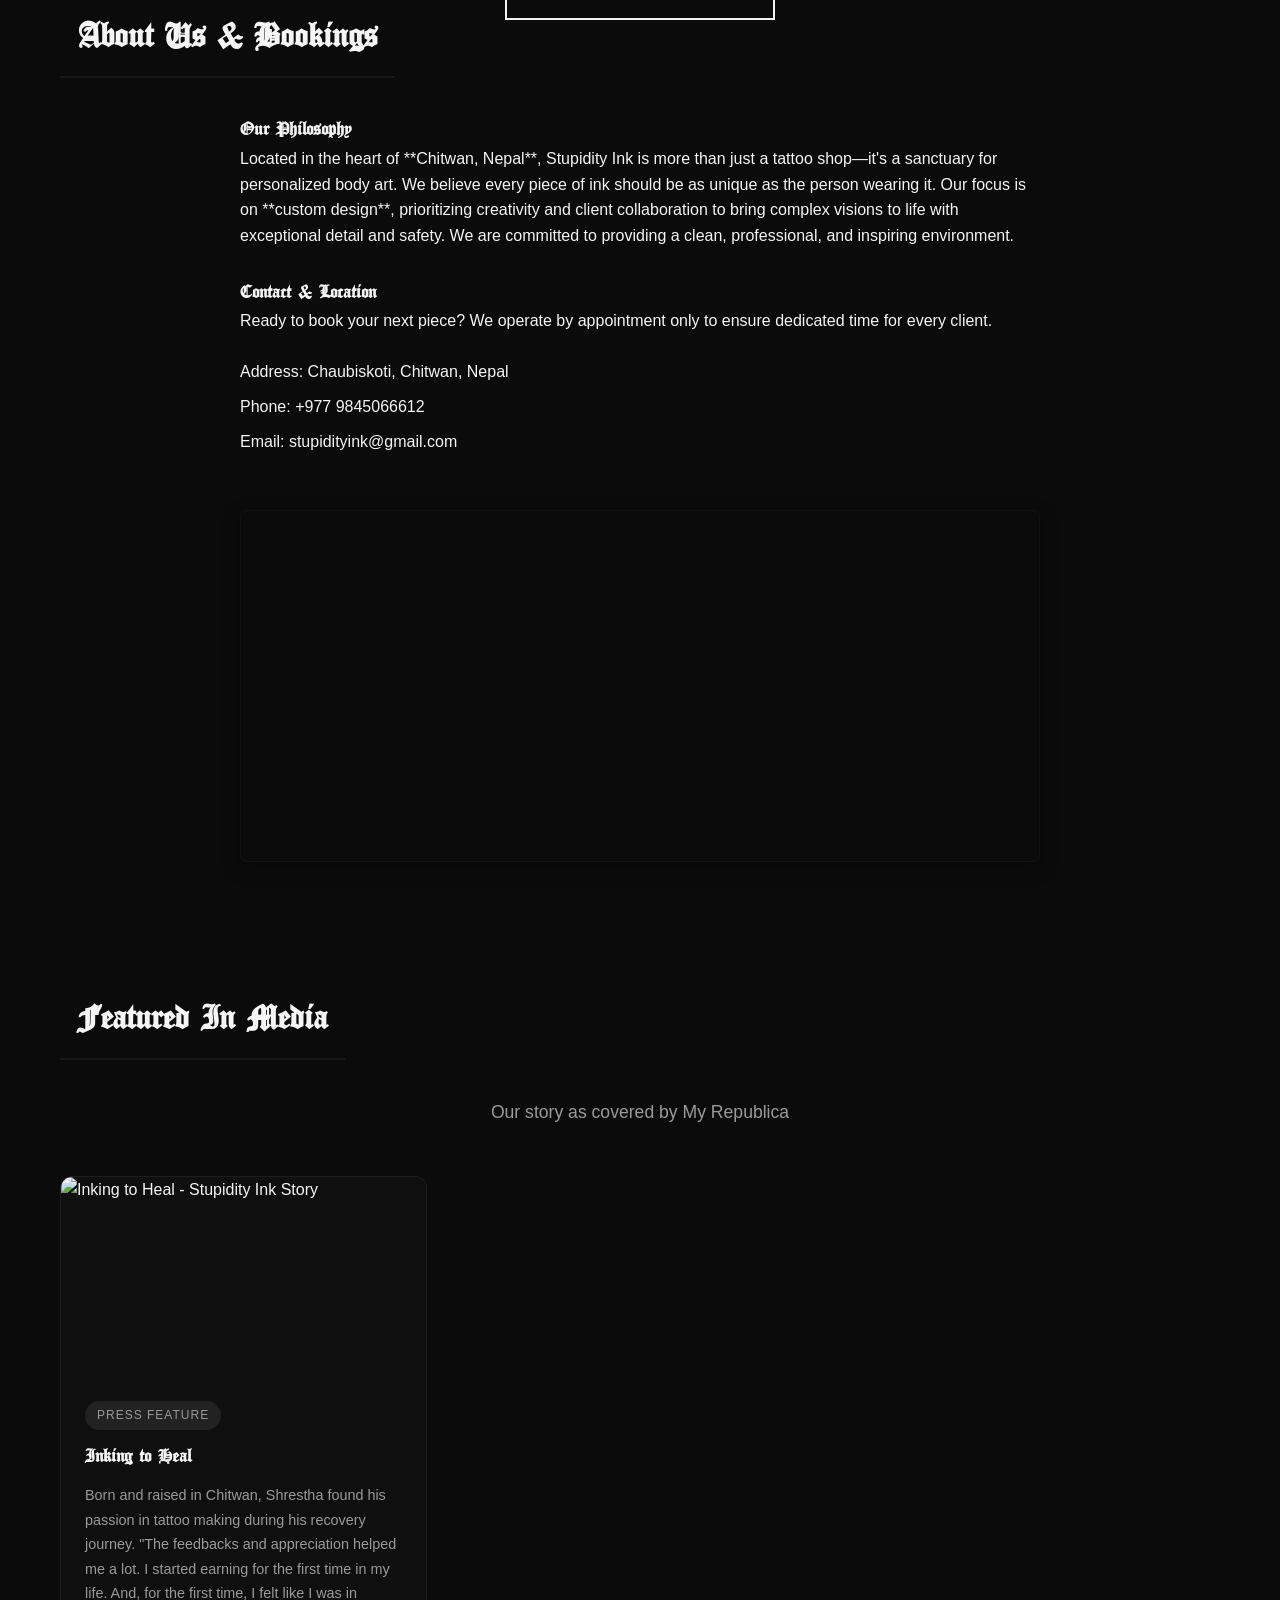
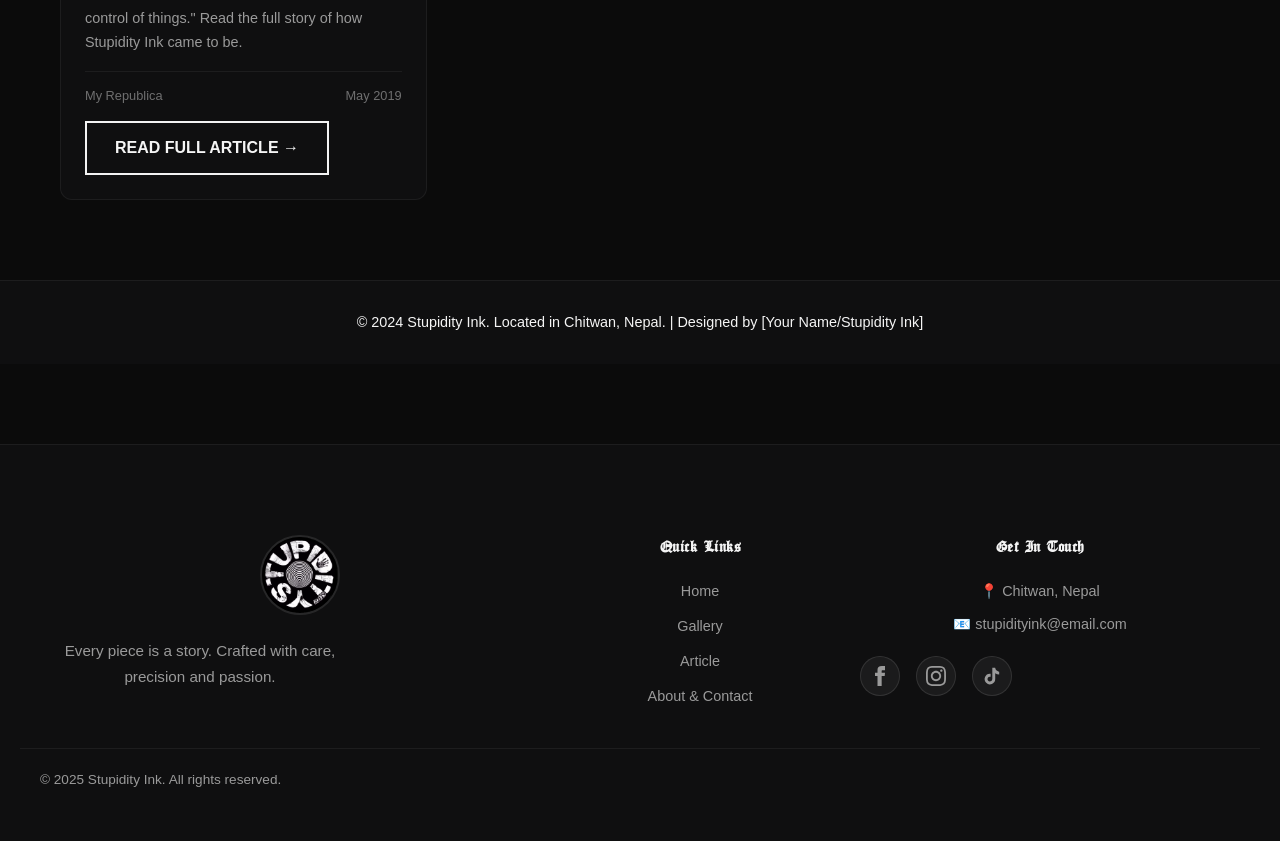
==== commit 533b8a43: "Remove lock icon from nav, 2-column gallery on mobile" ====
--- a/index.html
+++ b/index.html
@@ -64,7 +64,6 @@
                     <li><a href="gallery.html">Gallery</a></li>
                     <li><a href="#article">Article</a></li>
                     <li><a href="#about">About & Contact</a></li>
-                    <li><a href="login.html" title="Admin Login">🔐</a></li>
                 </ul>
             </nav>
         </div>
--- a/styles.css
+++ b/styles.css
@@ -459,7 +459,7 @@
     .hero { min-height: 60vh; }
     .hero-content h1 { font-size: 2rem; }
     .hero-sub { font-size: 1rem; padding: 0 10px; }
-    .gallery-grid { grid-template-columns: 1fr; }
+    .gallery-grid { grid-template-columns: repeat(2, 1fr); gap: 10px; }
     
     .footer-content {
         grid-template-columns: 1fr;
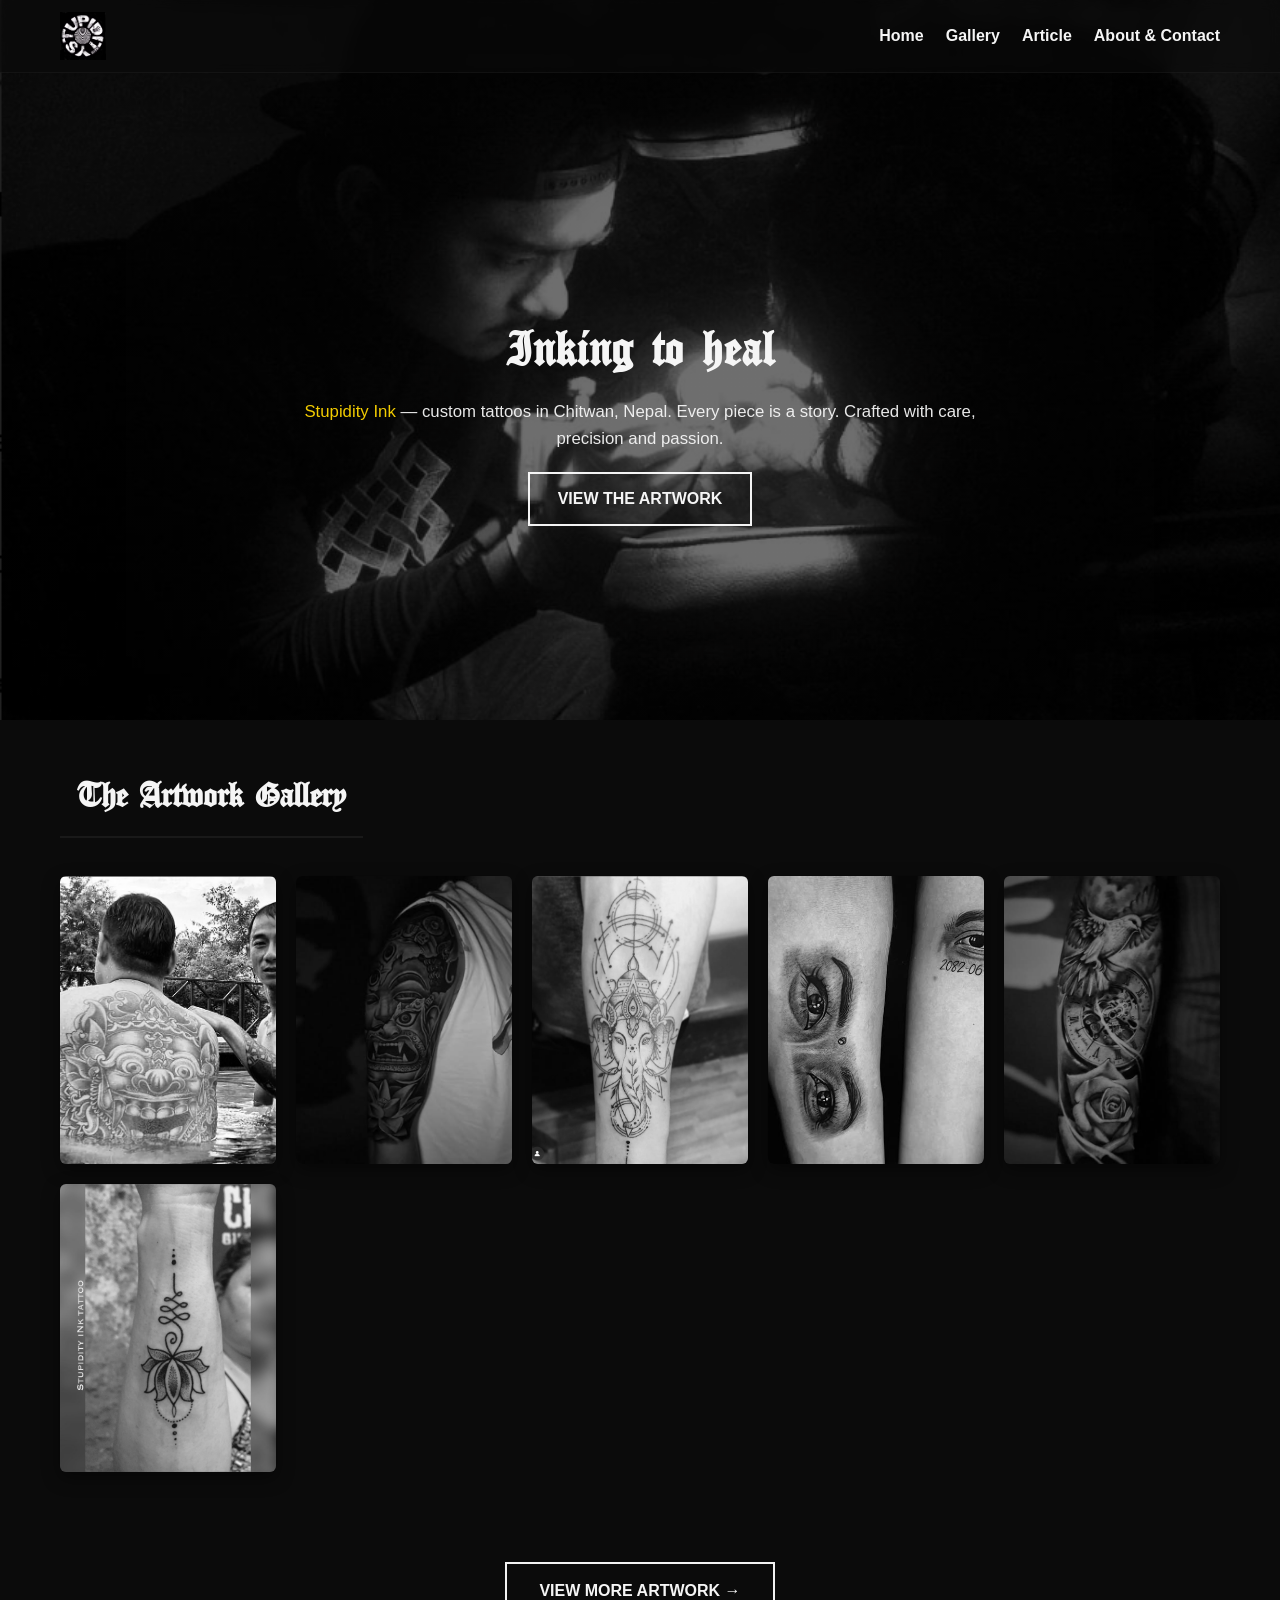
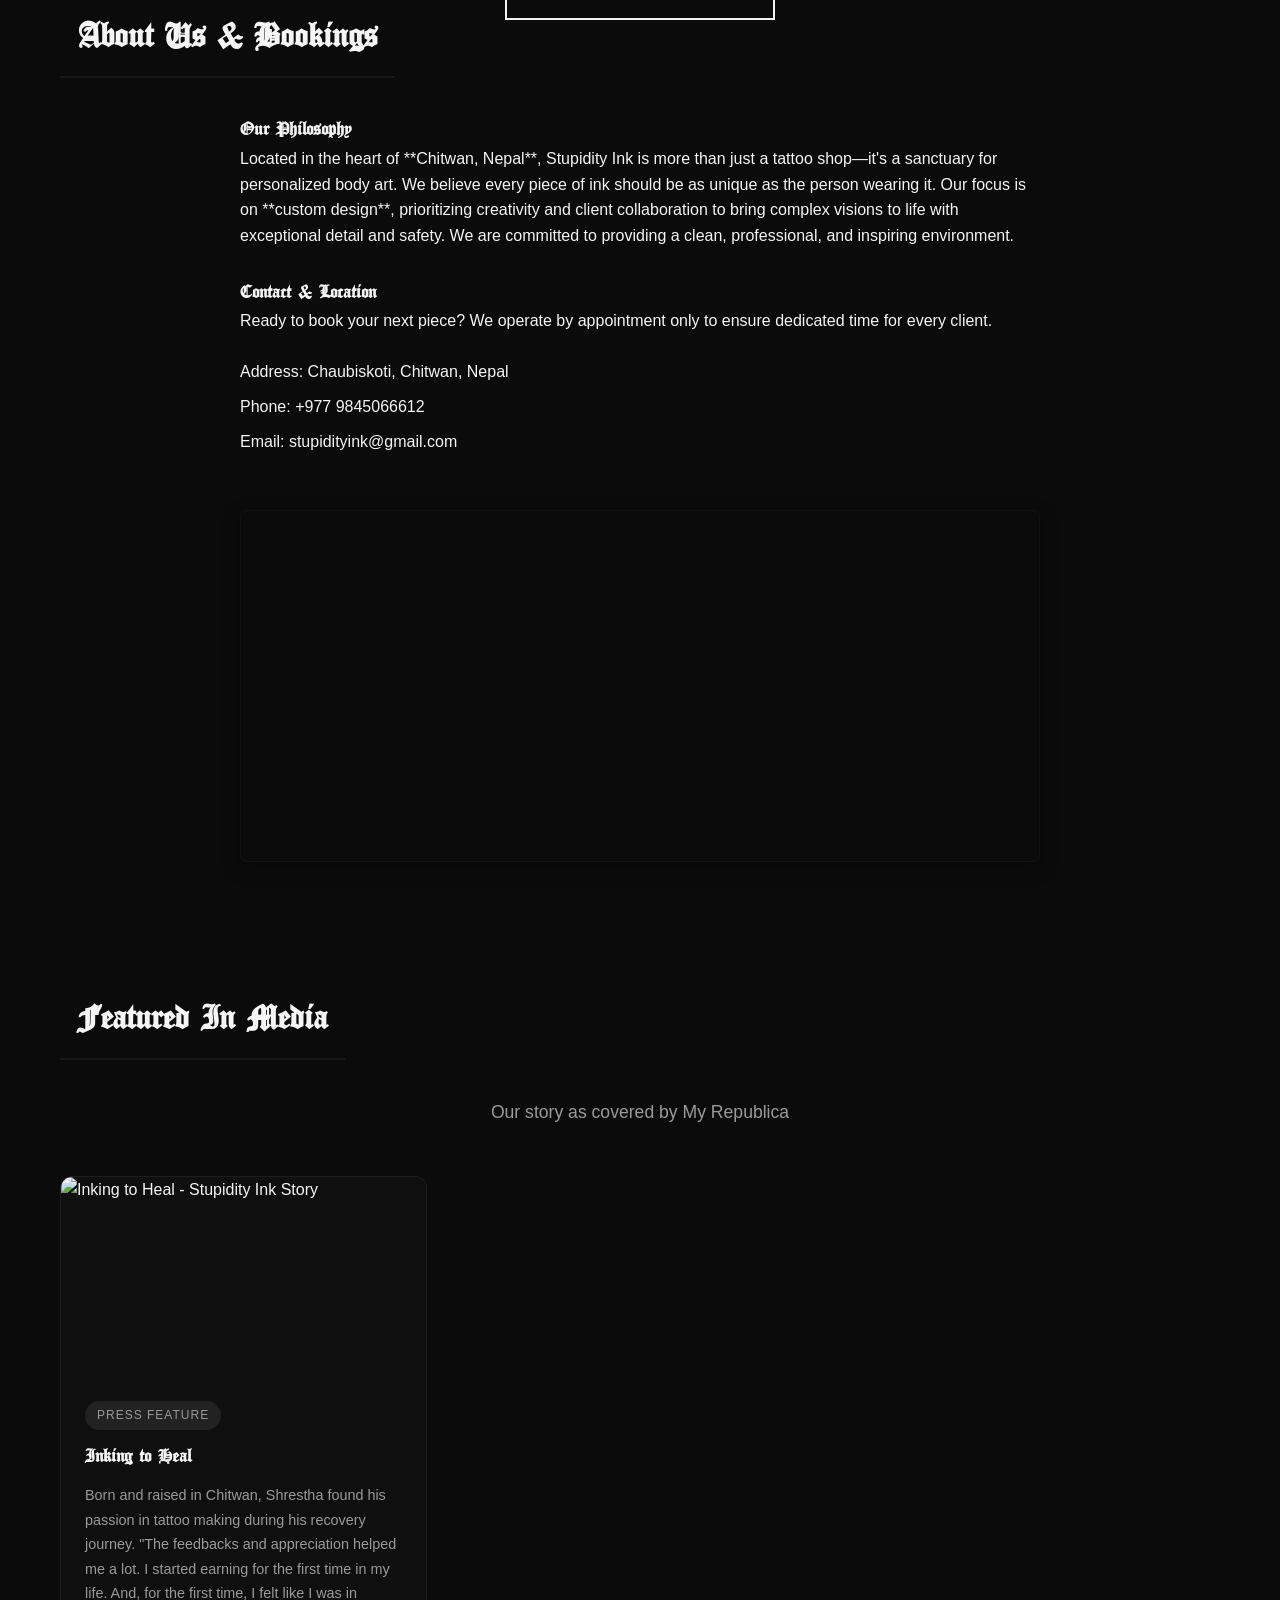
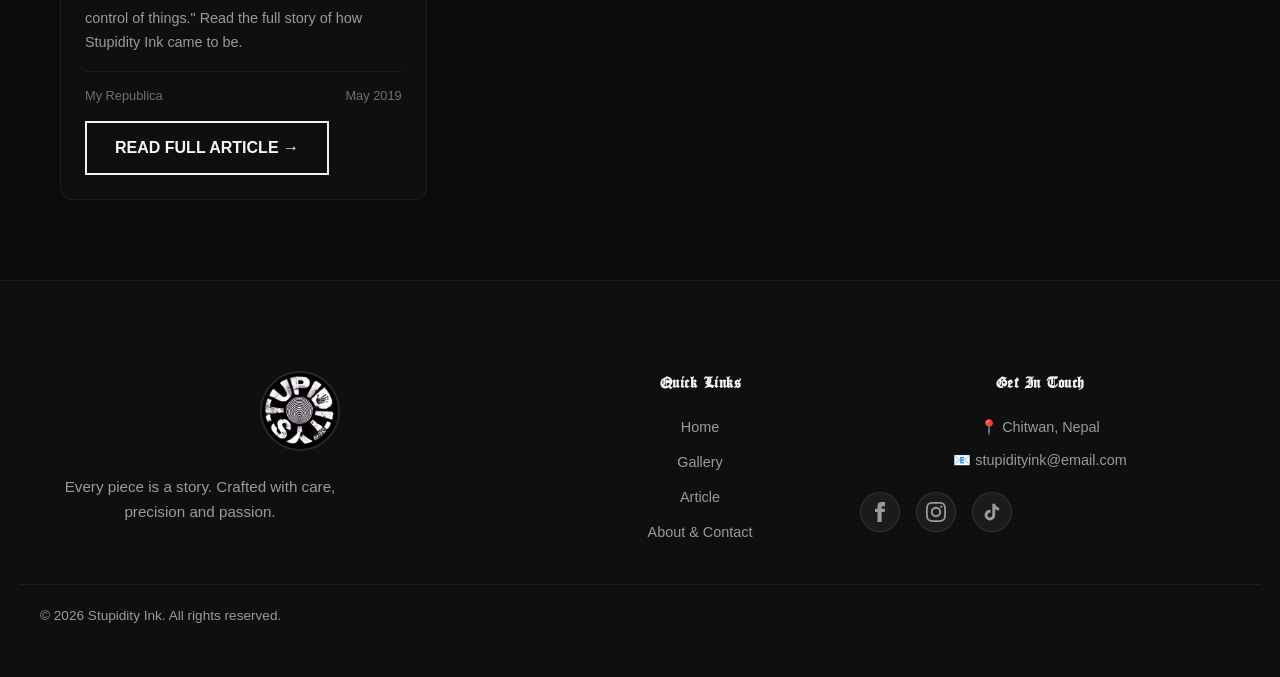
==== commit 2a5736ae: "changes" ====
--- a/index.html
+++ b/index.html
@@ -165,10 +165,6 @@
         </section>
         
     </main>
-
-    <footer class="footer">
-        <p>&copy; 2024 Stupidity Ink. Located in Chitwan, Nepal. | Designed by [Your Name/Stupidity Ink]</p>
-    </footer>
 
 </body>
     <script>
@@ -378,7 +374,7 @@
         
         <div class="footer-bottom">
             <div class="footer-bottom-inner">
-                <p>&copy; 2025 Stupidity Ink. All rights reserved.</p>
+                <p>&copy; 2026 Stupidity Ink. All rights reserved.</p>
             </div>
         </div>
     </footer>
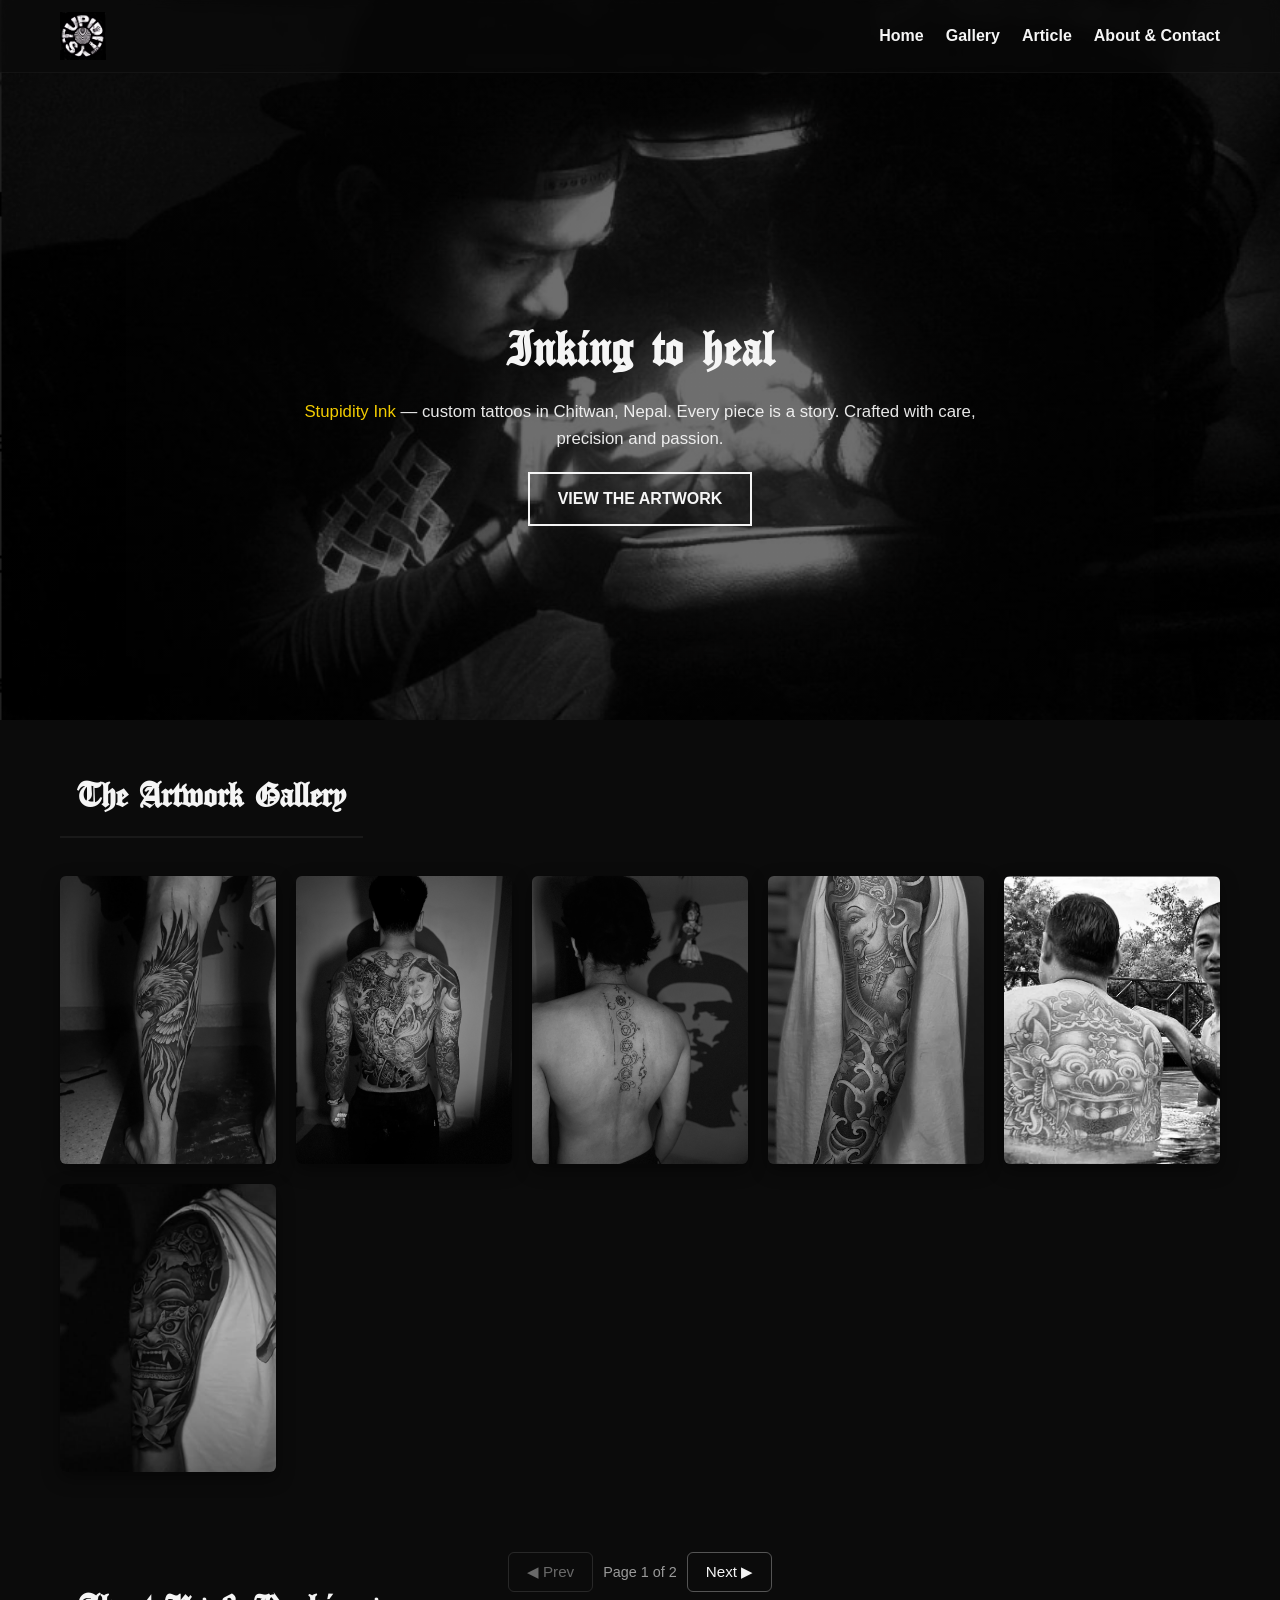
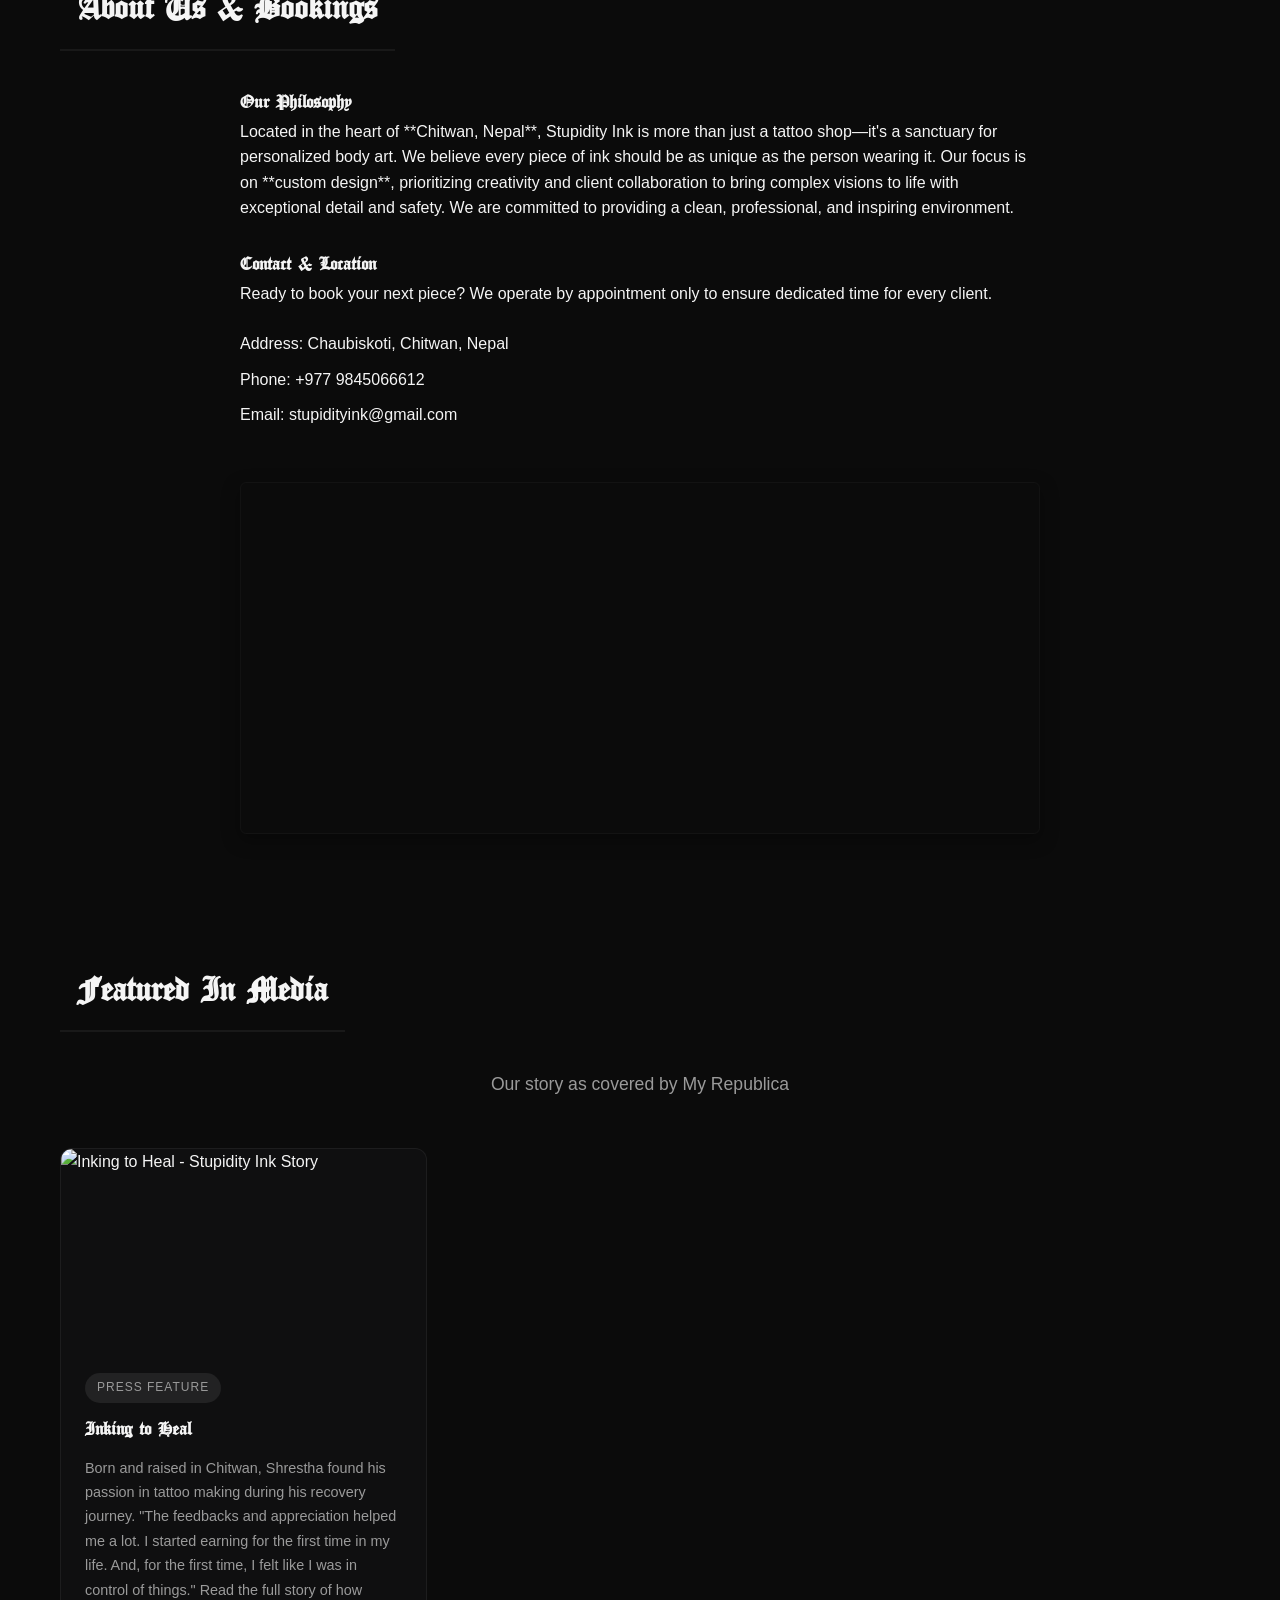
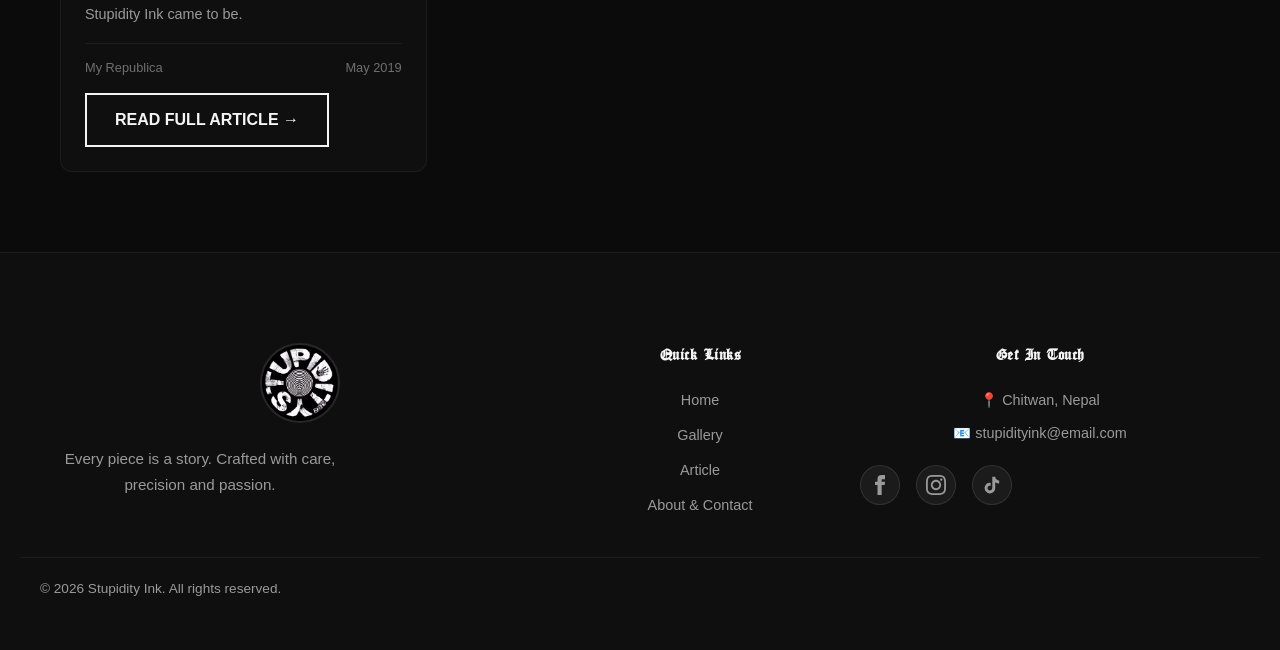
==== commit cb1c5ebc: "gallary updates" ====
--- a/index.html
+++ b/index.html
@@ -12,7 +12,7 @@
             scroll-behavior: smooth;
         }
         .section-padding {
-            padding-top: 120px; /* Adjust based on header height */
+            padding-top: 120px;
             margin-top: -80px;
         }
         /* Pagination Styles */
@@ -80,17 +80,20 @@
                 <a href="#gallery" class="cta-button">View the Artwork</a>
             </div>
         </section>
+
         <section id="gallery" class="section-padding">
             <div class="container">
                 <h2 class="section-title">The Artwork Gallery</h2>
 
                 <div class="gallery-grid" id="gallery-grid">
-                    <!-- Images will be loaded dynamically (limited preview) -->
-                </div>
-
-                <!-- View More Button -->
-                <div class="section-cta">
-                    <a href="gallery.html" class="cta-button">View More Artwork →</a>
+                    <!-- Images will be loaded dynamically -->
+                </div>
+
+                <!-- Pagination Controls Added Here -->
+                <div class="pagination" id="pagination">
+                    <button id="prevPage" onclick="changePage(-1)">◀ Prev</button>
+                    <span class="page-info" id="pageInfo">Page 1 of 1</span>
+                    <button id="nextPage" onclick="changePage(1)">Next ▶</button>
                 </div>
 
                 <!-- Lightbox / Image viewer -->
@@ -127,7 +130,7 @@
                     <ul style="list-style: none; padding: 20px 0; line-height: 2.2;">
                         <li>Address: Chaubiskoti, Chitwan, Nepal</li>
                         <li>Phone: <a href="tel:+9779845066612">+977 9845066612</a></li>
-                        <li>Email: <a href="mailto:[your.email@example.com]">stupidityink@gmail.com</a></li>
+                        <li>Email: <a href="mailto:stupidityink@gmail.com">stupidityink@gmail.com</a></li>
                     </ul>
 
                     <div class="map-wrapper" style="margin-top: 30px;">
@@ -166,10 +169,69 @@
         
     </main>
 
-</body>
+    <footer class="footer">
+        <div class="footer-content">
+            <div class="footer-brand">
+                <div class="footer-logo">
+                    <img src="images/WhatsApp Image 2025-11-10 at 9.11.43 PM.jpeg" alt="Stupidity Ink Logo">
+                </div>
+                <p class="footer-tagline">Every piece is a story. Crafted with care, precision and passion.</p>
+            </div>
+            
+            <div class="footer-links">
+                <h4>Quick Links</h4>
+                <ul>
+                    <li><a href="#home">Home</a></li>
+                    <li><a href="gallery.html">Gallery</a></li>
+                    <li><a href="#article">Article</a></li>
+                    <li><a href="#about">About & Contact</a></li>
+                </ul>
+            </div>
+            
+            <div class="footer-contact">
+                <h4>Get In Touch</h4>
+                <p>📍 Chitwan, Nepal</p>
+                <p>📧 stupidityink@email.com</p>
+                <div class="footer-social">
+                    <a href="https://www.facebook.com/stupidity.iNk" aria-label="Facebook" title="Facebook">
+                        <svg xmlns="http://www.w3.org/2000/svg" width="20" height="20" viewBox="0 0 24 24" fill="currentColor"><path d="M9 8h-3v4h3v12h5v-12h3.642l.358-4h-4v-1.667c0-.955.192-1.333 1.115-1.333h2.885v-5h-3.808c-3.596 0-5.192 1.583-5.192 4.615v3.385z"/></svg>
+                    </a>
+                    <a href="www.instagram.com/stupidity.ink/" aria-label="Instagram" title="Instagram">
+                        <svg xmlns="http://www.w3.org/2000/svg" width="20" height="20" viewBox="0 0 24 24" fill="currentColor"><path d="M12 2.163c3.204 0 3.584.012 4.85.07 3.252.148 4.771 1.691 4.919 4.919.058 1.265.069 1.645.069 4.849 0 3.205-.012 3.584-.069 4.849-.149 3.225-1.664 4.771-4.919 4.919-1.266.058-1.644.07-4.85.07-3.204 0-3.584-.012-4.849-.07-3.26-.149-4.771-1.699-4.919-4.92-.058-1.265-.07-1.644-.07-4.849 0-3.204.013-3.583.07-4.849.149-3.227 1.664-4.771 4.919-4.919 1.266-.057 1.645-.069 4.849-.069zm0-2.163c-3.259 0-3.667.014-4.947.072-4.358.2-6.78 2.618-6.98 6.98-.059 1.281-.073 1.689-.073 4.948 0 3.259.014 3.668.072 4.948.2 4.358 2.618 6.78 6.98 6.98 1.281.058 1.689.072 4.948.072 3.259 0 3.668-.014 4.948-.072 4.354-.2 6.782-2.618 6.979-6.98.059-1.28.073-1.689.073-4.948 0-3.259-.014-3.667-.072-4.947-.196-4.354-2.617-6.78-6.979-6.98-1.281-.059-1.69-.073-4.949-.073zm0 5.838c-3.403 0-6.162 2.759-6.162 6.162s2.759 6.163 6.162 6.163 6.162-2.759 6.162-6.163c0-3.403-2.759-6.162-6.162-6.162zm0 10.162c-2.209 0-4-1.79-4-4 0-2.209 1.791-4 4-4s4 1.791 4 4c0 2.21-1.791 4-4 4zm6.406-11.845c-.796 0-1.441.645-1.441 1.44s.645 1.44 1.441 1.44c.795 0 1.439-.645 1.439-1.44s-.644-1.44-1.439-1.44z"/></svg>
+                    </a>
+                    <a href="https://www.tiktok.com/@stupidity.ink.tattoo?_r=1&_t=ZS-941vNAxvJ3d" aria-label="TikTok" title="TikTok">
+                        <svg xmlns="http://www.w3.org/2000/svg" width="20" height="20" viewBox="0 0 24 24" fill="currentColor"><path d="M19.59 6.69a4.83 4.83 0 0 1-3.77-4.25V2h-3.45v13.67a2.89 2.89 0 0 1-5.2 1.74 2.89 2.89 0 0 1 2.31-4.64 2.93 2.93 0 0 1 .88.13V9.4a6.84 6.84 0 0 0-1-.05A6.33 6.33 0 0 0 5 20.1a6.34 6.34 0 0 0 10.86-4.43v-7a8.16 8.16 0 0 0 4.77 1.52v-3.4a4.85 4.85 0 0 1-1-.1z"/></svg>
+                    </a>
+                </div>
+            </div>
+        </div>
+        
+        <div class="footer-bottom">
+            <div class="footer-bottom-inner">
+                <p>&copy; 2026 Stupidity Ink. All rights reserved.</p>
+            </div>
+        </div>
+    </footer>
+
+    <!-- Netlify Identity Widget -->
+    <script src="https://identity.netlify.com/v1/netlify-identity-widget.js"></script>
     <script>
-        // Gallery Configuration - Preview Mode (6 images max)
-        const PREVIEW_LIMIT = 6;
+        if (window.netlifyIdentity) {
+            window.netlifyIdentity.on("init", user => {
+                if (!user) {
+                    window.netlifyIdentity.on("login", () => {
+                        document.location.href = "/admin/";
+                    });
+                }
+            });
+        }
+    </script>
+
+    <!-- NEW PAGINATION & GALLERY SCRIPT -->
+    <script>
+        // Gallery Configuration
+        const IMAGES_PER_PAGE = 6; // Set to 6 per page
+        let currentPage = 1;
         let allImages = [];
         let siteConfig = null;
 
@@ -185,31 +247,33 @@
             }
         }
 
-        // Load images (from JSON + uploaded from database)
+        // Load all images (from JSON + uploaded from database)
         async function loadAllImages() {
-            // Load images from JSON config (managed via Decap CMS)
             const config = await loadImageConfig();
             
             if (config && config.gallery) {
+                // Mapping the images and reversing so the newest show first
                 allImages = config.gallery.map(img => ({
                     src: img.src,
                     alt: img.alt,
                     category: img.category
-                }));
-            }
-
-            renderGalleryPreview();
-        }
-
-        // Render gallery preview (limited images - show newest first)
-        function renderGalleryPreview() {
+                })).reverse(); 
+            }
+
+            renderGallery();
+            updatePagination();
+        }
+
+        // Render gallery for current page
+        function renderGallery() {
             const galleryGrid = document.getElementById('gallery-grid');
-            // Reverse to show newest images first on homepage
-            const previewImages = [...allImages].reverse().slice(0, PREVIEW_LIMIT);
-
-            galleryGrid.innerHTML = previewImages.map((img, index) => `
+            const startIndex = (currentPage - 1) * IMAGES_PER_PAGE;
+            const endIndex = startIndex + IMAGES_PER_PAGE;
+            const pageImages = allImages.slice(startIndex, endIndex);
+
+            galleryGrid.innerHTML = pageImages.map((img, index) => `
                 <div class="gallery-item">
-                    <a href="#" class="gallery-link" data-index="${index}">
+                    <a href="#" class="gallery-link" data-index="${startIndex + index}">
                         <img loading="lazy" 
                              src="${img.src}" 
                              data-full="${img.src}" 
@@ -219,6 +283,34 @@
             `).join('');
 
             initLightbox();
+        }
+
+        function changePage(delta) {
+            const totalPages = Math.ceil(allImages.length / IMAGES_PER_PAGE);
+            const newPage = currentPage + delta;
+            
+            if (newPage >= 1 && newPage <= totalPages) {
+                currentPage = newPage;
+                renderGallery();
+                updatePagination();
+                // Scrolls smoothly to top of gallery when clicking next/prev
+                document.getElementById('gallery').scrollIntoView({ behavior: 'smooth' });
+            }
+        }
+
+        function updatePagination() {
+            const totalPages = Math.ceil(allImages.length / IMAGES_PER_PAGE);
+            const pageInfo = document.getElementById('pageInfo');
+            const prevBtn = document.getElementById('prevPage');
+            const nextBtn = document.getElementById('nextPage');
+            const pagination = document.getElementById('pagination');
+
+            pageInfo.textContent = `Page ${currentPage} of ${totalPages}`;
+            prevBtn.disabled = currentPage === 1;
+            nextBtn.disabled = currentPage === totalPages;
+            
+            // Hide the pagination buttons completely if there are not enough images to fill page 2
+            pagination.style.display = totalPages <= 1 ? 'none' : 'flex';
         }
 
         // Lightbox functionality
@@ -231,8 +323,6 @@
             const nextBtn = document.getElementById('lightbox-next');
             let current = 0;
             let lastFocused = null;
-            // Use same reversed order as the preview
-            const previewImages = [...allImages].reverse().slice(0, PREVIEW_LIMIT);
 
             function open(index){
                 current = index;
@@ -245,8 +335,8 @@
                 lbImage.style.opacity = 0.01;
                 lbCaption.textContent = 'Loading...';
                 img.onload = function(){
-                    lbImage.src = previewImages[current].src;
-                    lbImage.alt = previewImages[current].alt || '';
+                    lbImage.src = allImages[current].src;
+                    lbImage.alt = allImages[current].alt || '';
                     lbCaption.textContent = '';
                     lbCaption.style.display = 'none';
                     lbImage.style.opacity = 1;
@@ -257,7 +347,7 @@
                     lbCaption.style.display = 'block';
                     lbImage.style.opacity = 1;
                 };
-                img.src = previewImages[current].src;
+                img.src = allImages[current].src;
             }
 
             function close(){
@@ -269,7 +359,7 @@
             }
 
             function showNext(delta){
-                current = (current + delta + previewImages.length) % previewImages.length;
+                current = (current + delta + allImages.length) % allImages.length;
                 open(current);
             }
 
@@ -334,62 +424,5 @@
             loadAllImages();
         });
     </script>
-
-    <footer class="footer">
-        <div class="footer-content">
-            <div class="footer-brand">
-                <div class="footer-logo">
-                    <img src="images/WhatsApp Image 2025-11-10 at 9.11.43 PM.jpeg" alt="Stupidity Ink Logo">
-                </div>
-                <p class="footer-tagline">Every piece is a story. Crafted with care, precision and passion.</p>
-            </div>
-            
-            <div class="footer-links">
-                <h4>Quick Links</h4>
-                <ul>
-                    <li><a href="#home">Home</a></li>
-                    <li><a href="gallery.html">Gallery</a></li>
-                    <li><a href="#article">Article</a></li>
-                    <li><a href="#about">About & Contact</a></li>
-                </ul>
-            </div>
-            
-            <div class="footer-contact">
-                <h4>Get In Touch</h4>
-                <p>📍 Chitwan, Nepal</p>
-                <p>📧 stupidityink@email.com</p>
-                <div class="footer-social">
-                    <a href="https://www.facebook.com/stupidity.iNk" aria-label="Facebook" title="Facebook">
-                        <svg xmlns="http://www.w3.org/2000/svg" width="20" height="20" viewBox="0 0 24 24" fill="currentColor"><path d="M9 8h-3v4h3v12h5v-12h3.642l.358-4h-4v-1.667c0-.955.192-1.333 1.115-1.333h2.885v-5h-3.808c-3.596 0-5.192 1.583-5.192 4.615v3.385z"/></svg>
-                    </a>
-                    <a href="www.instagram.com/stupidity.ink/" aria-label="Instagram" title="Instagram">
-                        <svg xmlns="http://www.w3.org/2000/svg" width="20" height="20" viewBox="0 0 24 24" fill="currentColor"><path d="M12 2.163c3.204 0 3.584.012 4.85.07 3.252.148 4.771 1.691 4.919 4.919.058 1.265.069 1.645.069 4.849 0 3.205-.012 3.584-.069 4.849-.149 3.225-1.664 4.771-4.919 4.919-1.266.058-1.644.07-4.85.07-3.204 0-3.584-.012-4.849-.07-3.26-.149-4.771-1.699-4.919-4.92-.058-1.265-.07-1.644-.07-4.849 0-3.204.013-3.583.07-4.849.149-3.227 1.664-4.771 4.919-4.919 1.266-.057 1.645-.069 4.849-.069zm0-2.163c-3.259 0-3.667.014-4.947.072-4.358.2-6.78 2.618-6.98 6.98-.059 1.281-.073 1.689-.073 4.948 0 3.259.014 3.668.072 4.948.2 4.358 2.618 6.78 6.98 6.98 1.281.058 1.689.072 4.948.072 3.259 0 3.668-.014 4.948-.072 4.354-.2 6.782-2.618 6.979-6.98.059-1.28.073-1.689.073-4.948 0-3.259-.014-3.667-.072-4.947-.196-4.354-2.617-6.78-6.979-6.98-1.281-.059-1.69-.073-4.949-.073zm0 5.838c-3.403 0-6.162 2.759-6.162 6.162s2.759 6.163 6.162 6.163 6.162-2.759 6.162-6.163c0-3.403-2.759-6.162-6.162-6.162zm0 10.162c-2.209 0-4-1.79-4-4 0-2.209 1.791-4 4-4s4 1.791 4 4c0 2.21-1.791 4-4 4zm6.406-11.845c-.796 0-1.441.645-1.441 1.44s.645 1.44 1.441 1.44c.795 0 1.439-.645 1.439-1.44s-.644-1.44-1.439-1.44z"/></svg>
-                    </a>
-                    <a href="https://www.tiktok.com/@stupidity.ink.tattoo?_r=1&_t=ZS-941vNAxvJ3d" aria-label="TikTok" title="TikTok">
-                        <svg xmlns="http://www.w3.org/2000/svg" width="20" height="20" viewBox="0 0 24 24" fill="currentColor"><path d="M19.59 6.69a4.83 4.83 0 0 1-3.77-4.25V2h-3.45v13.67a2.89 2.89 0 0 1-5.2 1.74 2.89 2.89 0 0 1 2.31-4.64 2.93 2.93 0 0 1 .88.13V9.4a6.84 6.84 0 0 0-1-.05A6.33 6.33 0 0 0 5 20.1a6.34 6.34 0 0 0 10.86-4.43v-7a8.16 8.16 0 0 0 4.77 1.52v-3.4a4.85 4.85 0 0 1-1-.1z"/></svg>
-                    </a>
-                </div>
-            </div>
-        </div>
-        
-        <div class="footer-bottom">
-            <div class="footer-bottom-inner">
-                <p>&copy; 2026 Stupidity Ink. All rights reserved.</p>
-            </div>
-        </div>
-    </footer>
-
-    <!-- Netlify Identity Widget -->
-    <script src="https://identity.netlify.com/v1/netlify-identity-widget.js"></script>
-    <script>
-        if (window.netlifyIdentity) {
-            window.netlifyIdentity.on("init", user => {
-                if (!user) {
-                    window.netlifyIdentity.on("login", () => {
-                        document.location.href = "/admin/";
-                    });
-                }
-            });
-        }
-    </script>
+</body>
 </html>
